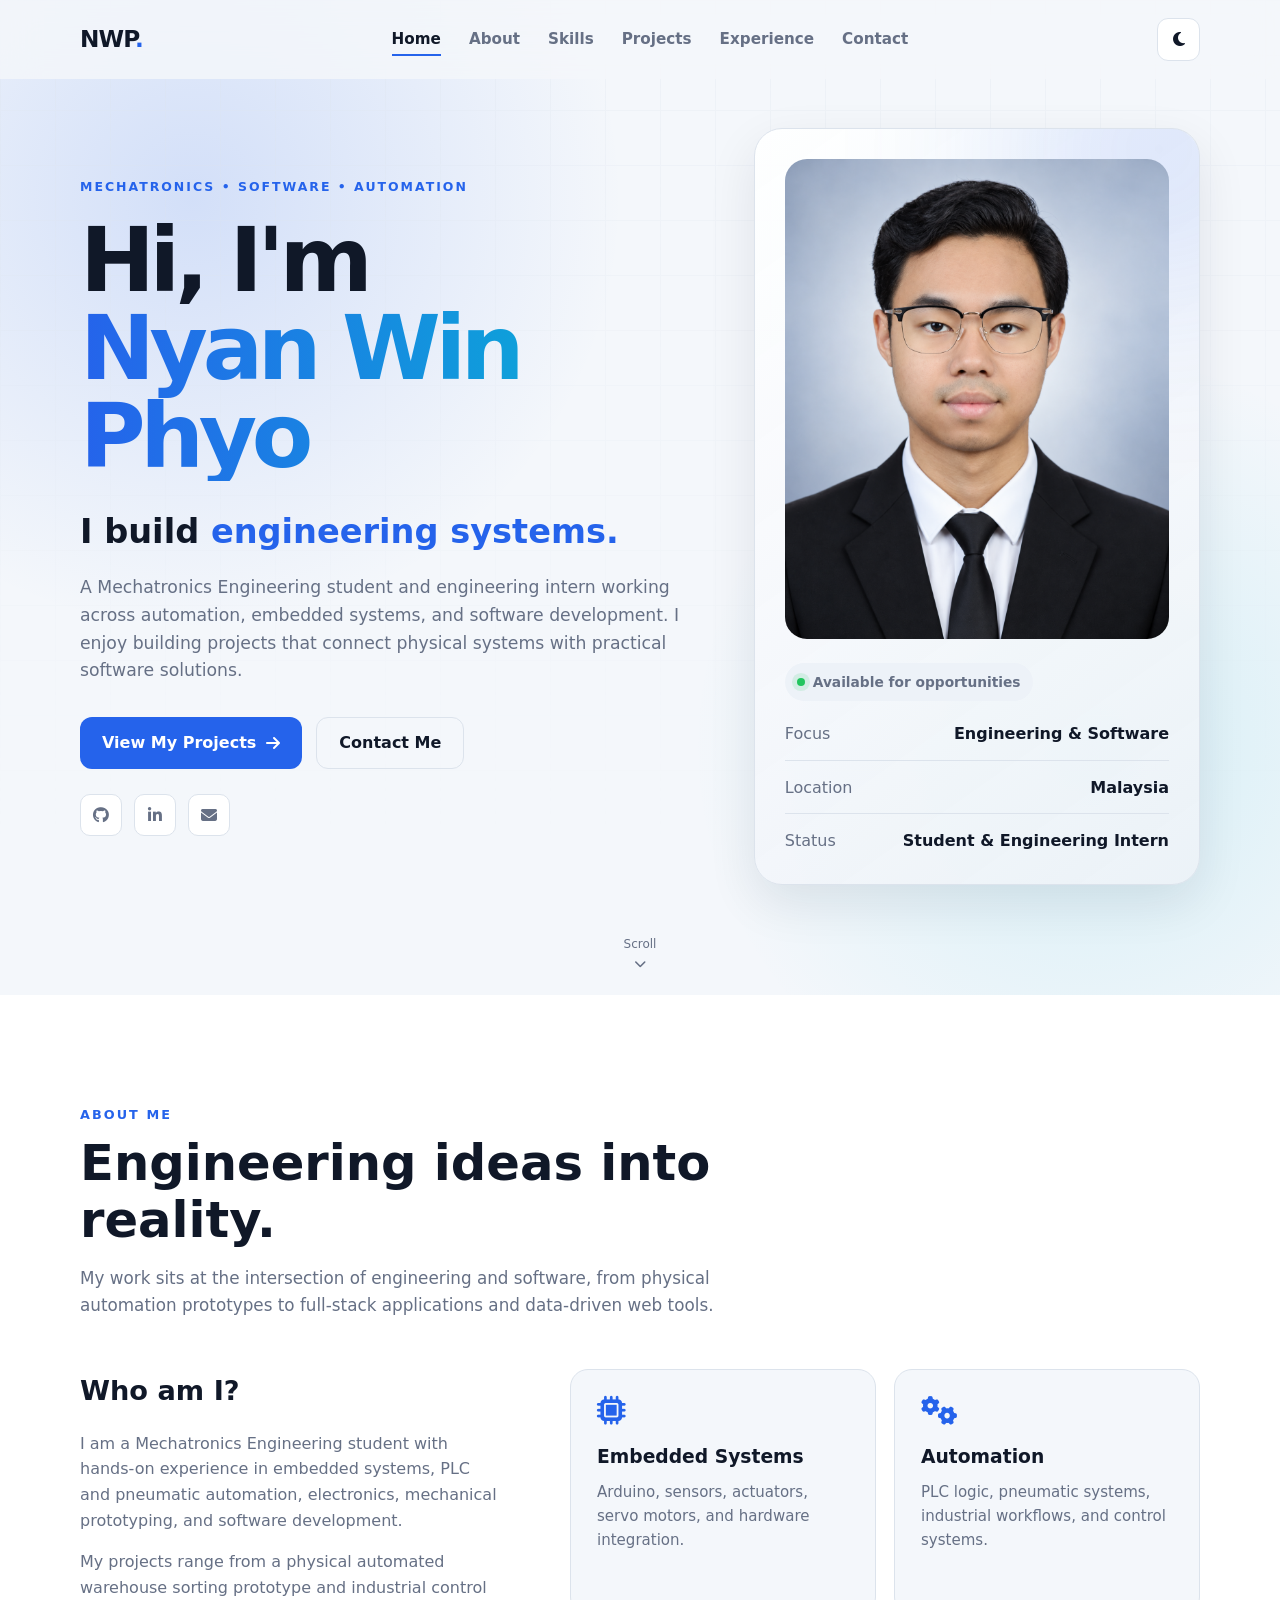
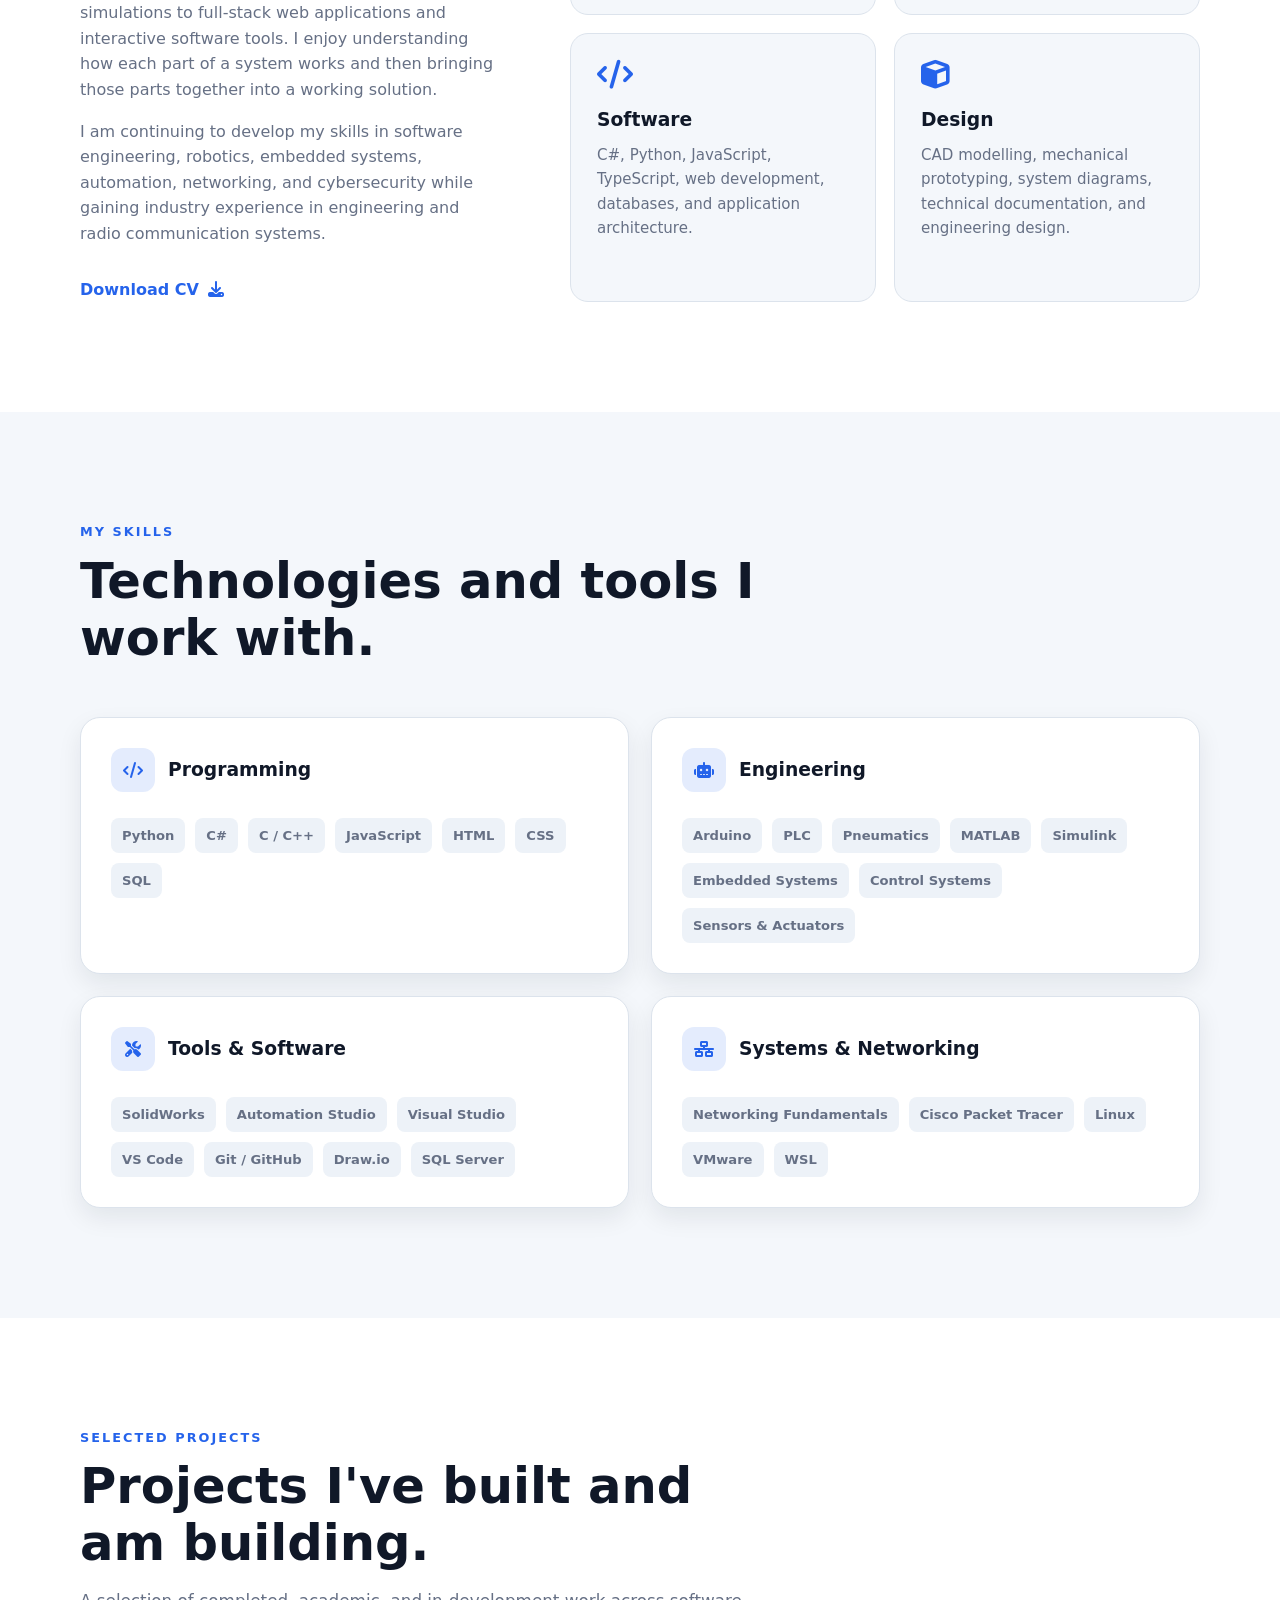
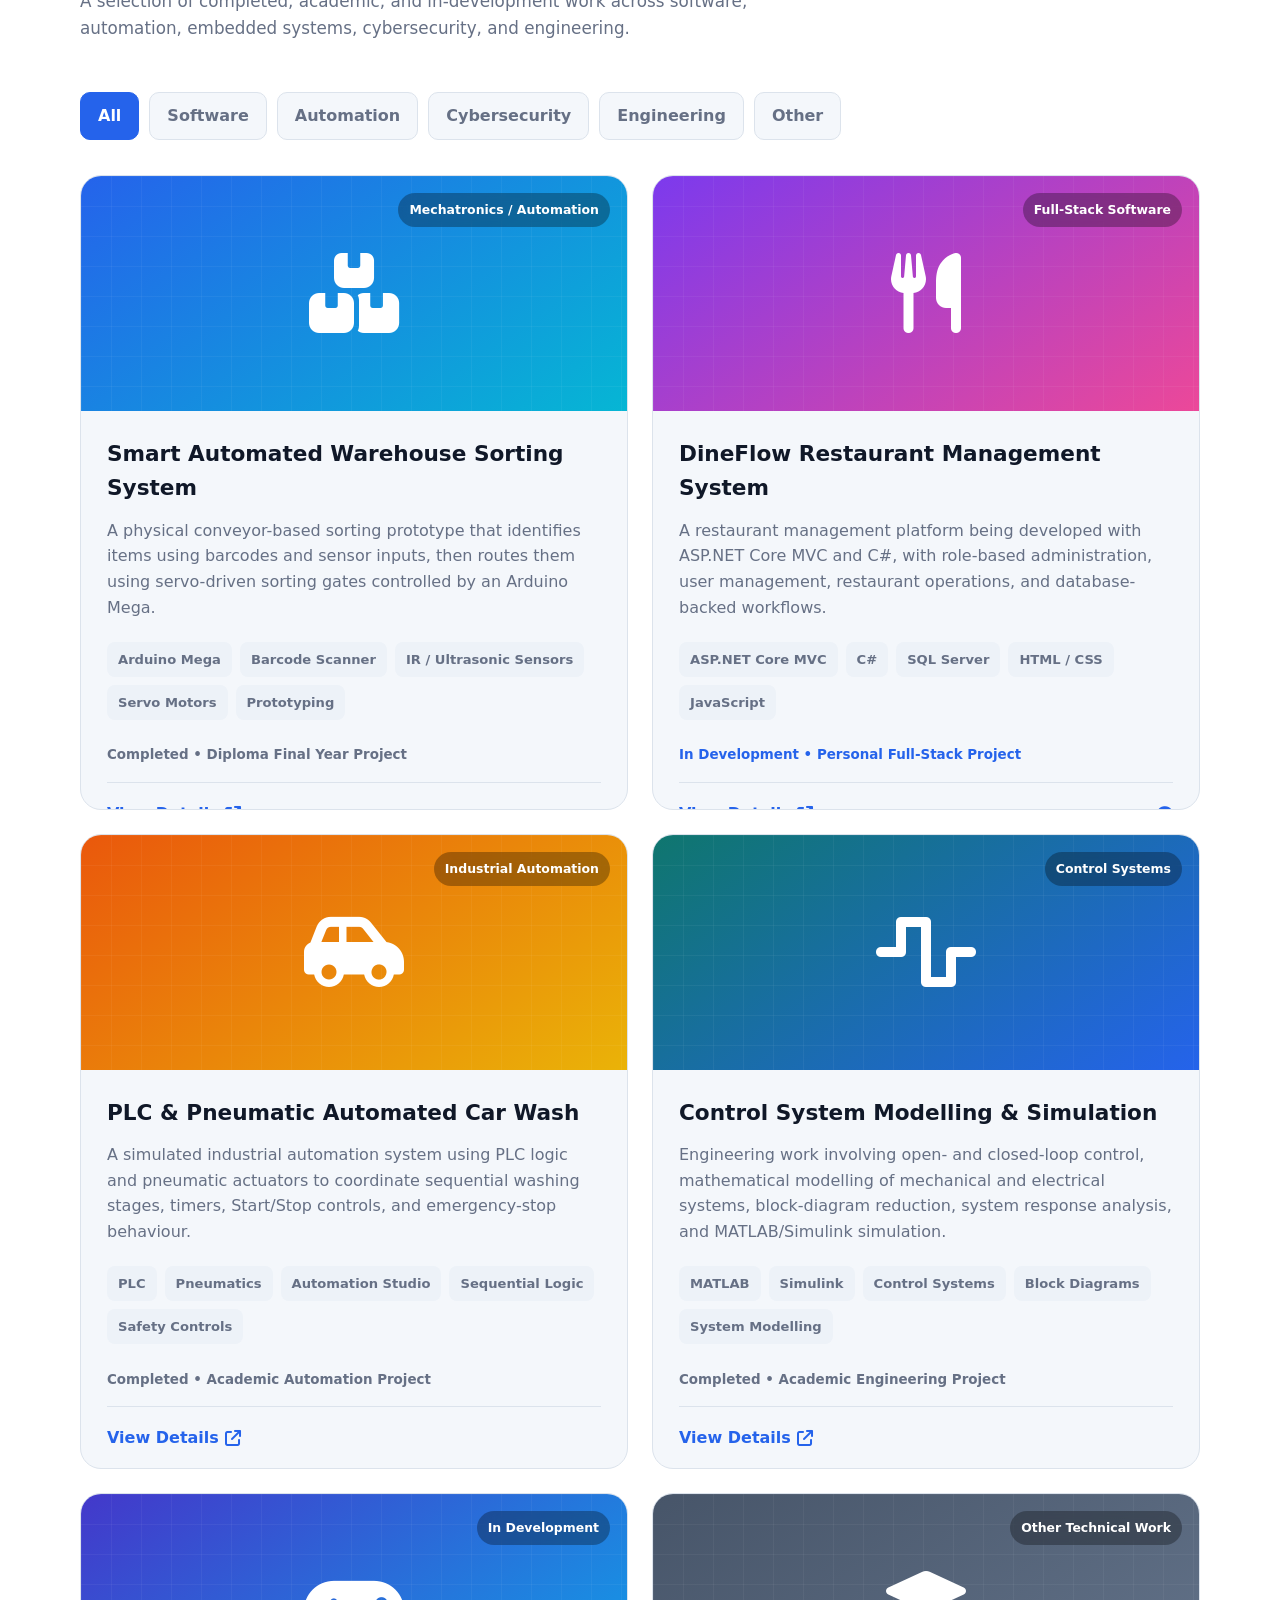
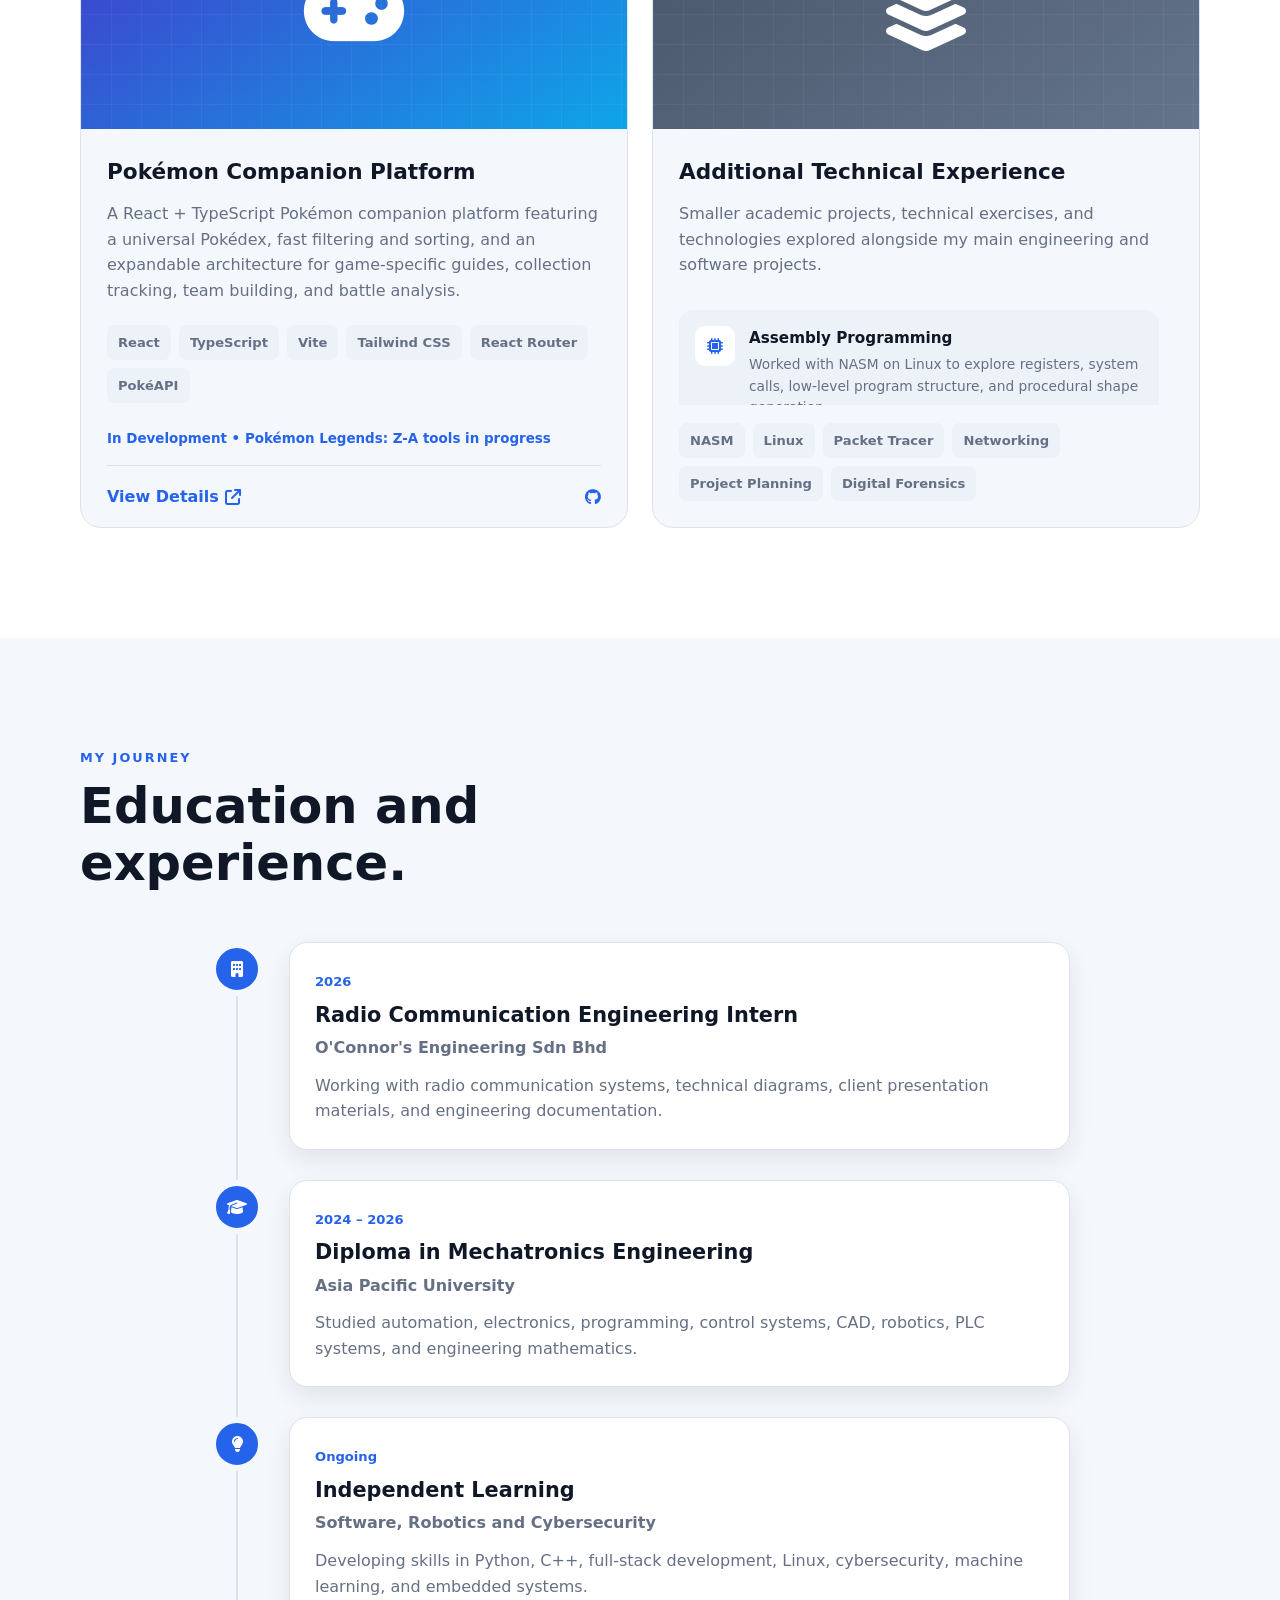
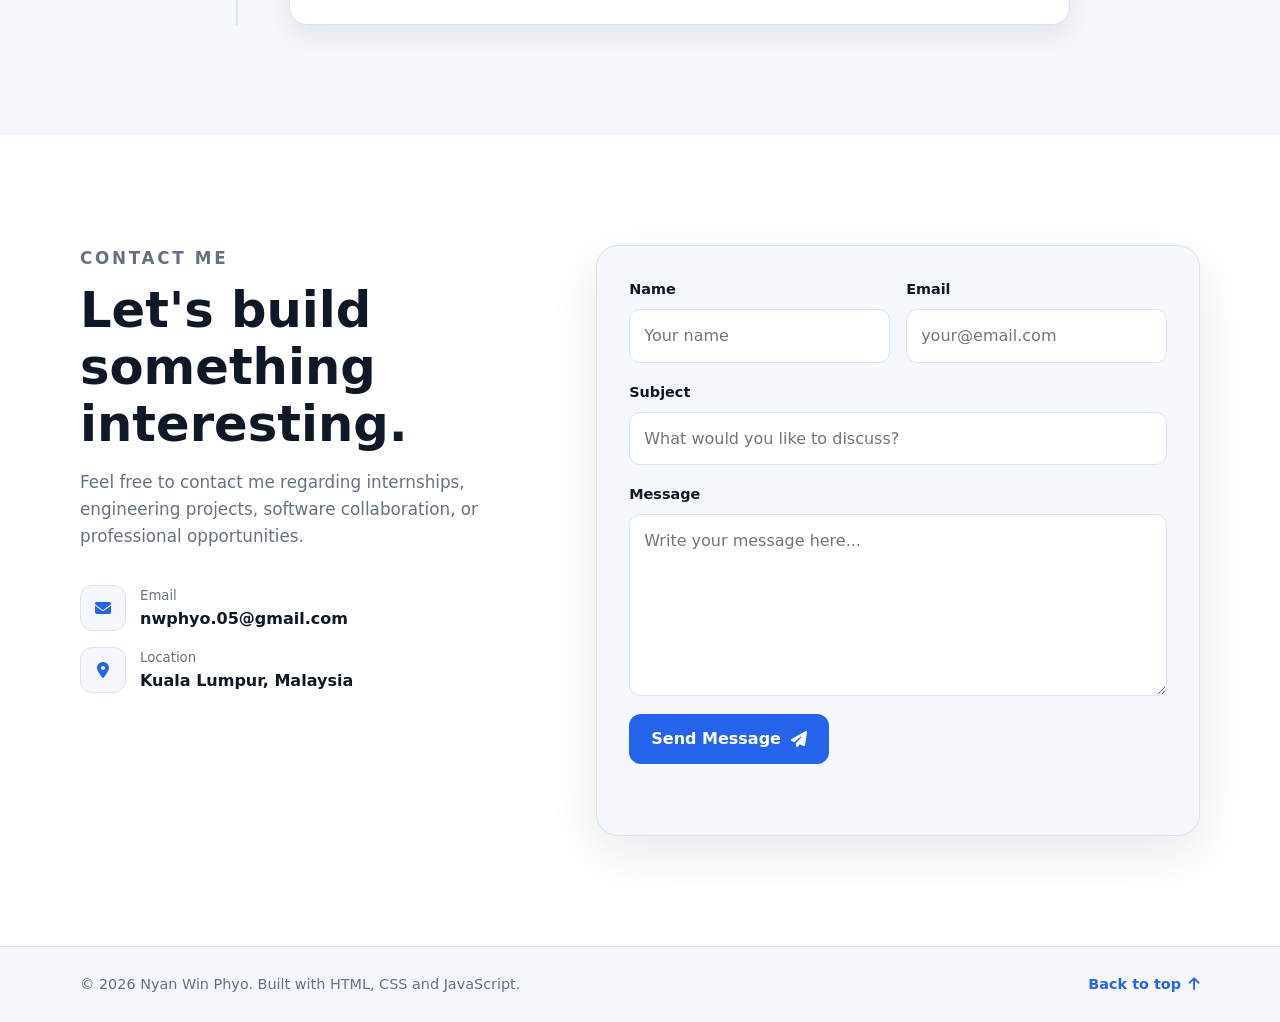
==== index.html @ 035a6b33 "Fix GitHub Pages project structure" ====
<!DOCTYPE html>
<html lang="en">
<head>
  <meta charset="UTF-8">

  <meta
    name="viewport"
    content="width=device-width, initial-scale=1.0"
  >

  <meta
    name="description"
    content="Portfolio of a Mechatronics Engineering student and developer."
  >

  <title>Nyan Win Phyo | Engineering Portfolio</title>

  <link rel="stylesheet" href="style.css">

  <!-- Font Awesome icons -->
  <link
    rel="stylesheet"
    href="https://cdnjs.cloudflare.com/ajax/libs/font-awesome/6.5.2/css/all.min.css"
  >
</head>

<body>
  <!-- Navigation -->
  <header class="header">
    <nav class="navbar container">
      <a href="#home" class="logo">
        NWP<span>.</span>
      </a>

      <ul class="nav-links" id="navLinks">
        <li><a href="#home" class="nav-link active">Home</a></li>
        <li><a href="#about" class="nav-link">About</a></li>
        <li><a href="#skills" class="nav-link">Skills</a></li>
        <li><a href="#projects" class="nav-link">Projects</a></li>
        <li><a href="#experience" class="nav-link">Experience</a></li>
        <li><a href="#contact" class="nav-link">Contact</a></li>
      </ul>

      <div class="nav-actions">
        <button
          class="theme-button"
          id="themeButton"
          aria-label="Toggle dark mode"
        >
          <i class="fa-solid fa-moon"></i>
        </button>

        <button
          class="menu-button"
          id="menuButton"
          aria-label="Open navigation menu"
        >
          <i class="fa-solid fa-bars"></i>
        </button>
      </div>
    </nav>
  </header>

  <main>
    <!-- Hero section -->
    <section class="hero section" id="home">
      <div class="hero-background"></div>

      <div class="container hero-content">
        <div class="hero-text reveal">
          <p class="hero-label">
            MECHATRONICS • SOFTWARE • AUTOMATION
          </p>

          <h1>
            Hi, I'm
            <span>Nyan Win Phyo</span>
          </h1>

          <h2>
            I build
            <span id="typingText">engineering systems.</span>
          </h2>

          <p class="hero-description">
            A Mechatronics Engineering student and engineering intern working
            across automation, embedded systems, and software development.
            I enjoy building projects that connect physical systems with
            practical software solutions.
          </p>

          <div class="hero-buttons">
            <a href="#projects" class="button primary-button">
              View My Projects
              <i class="fa-solid fa-arrow-right"></i>
            </a>

            <a href="#contact" class="button secondary-button">
              Contact Me
            </a>
          </div>

          <div class="social-links">
            <a
              href="https://github.com/NyanWinPhyo"
              target="_blank"
              rel="noopener noreferrer"
              aria-label="GitHub"
              title="GitHub"
            >
              <i class="fa-brands fa-github"></i>
            </a>

            <a
              href="https://www.linkedin.com/in/nyan-win-phyo"
              target="_blank"
              rel="noopener noreferrer"
              aria-label="LinkedIn"
              title="LinkedIn"
            >
              <i class="fa-brands fa-linkedin-in"></i>
            </a>

            <a
              href="mailto:nwphyo.05@gmail.com"
              aria-label="Email"
              title="Email"
            >
              <i class="fa-solid fa-envelope"></i>
            </a>
          </div>
        </div>

        <div class="hero-visual reveal">
          <div class="profile-card">
            <div class="profile-glow"></div>

            <div class="profile-image">
              <img src="images/profile.png" alt="Nyan Win Phyo">
            </div>

            <div class="profile-status">
              <span class="status-dot"></span>
              Available for opportunities
            </div>

            <div class="profile-info">
              <div>
                <span>Focus</span>
                <strong>Engineering & Software</strong>
              </div>

              <div>
                <span>Location</span>
                <strong>Malaysia</strong>
              </div>

              <div>
                <span>Status</span>
                <strong>Student & Engineering Intern</strong>
              </div>
            </div>
          </div>
        </div>
      </div>

      <a href="#about" class="scroll-indicator" aria-label="Scroll down">
        <span>Scroll</span>
        <i class="fa-solid fa-chevron-down"></i>
      </a>
    </section>

    <!-- About section -->
    <section class="section about" id="about">
      <div class="container">
        <div class="section-heading reveal">
          <p class="section-label">ABOUT ME</p>
          <h2>Engineering ideas into reality.</h2>
          <p>
            My work sits at the intersection of engineering and software,
            from physical automation prototypes to full-stack applications
            and data-driven web tools.
          </p>
        </div>

        <div class="about-grid">
          <div class="about-text reveal">
            <h3>Who am I?</h3>

            <p>
              I am a Mechatronics Engineering student with hands-on experience
              in embedded systems, PLC and pneumatic automation, electronics,
              mechanical prototyping, and software development.
            </p>

            <p>
              My projects range from a physical automated warehouse sorting
              prototype and industrial control simulations to full-stack web
              applications and interactive software tools. I enjoy understanding
              how each part of a system works and then bringing those parts
              together into a working solution.
            </p>

            <p>
              I am continuing to develop my skills in software engineering,
              robotics, embedded systems, automation, networking, and
              cybersecurity while gaining industry experience in engineering
              and radio communication systems.
            </p>

            <a
              href="files/NyanWinPhyo_CV.pdf"
              target="_blank"
              class="text-link"
              download
            >
              Download CV
              <i class="fa-solid fa-download"></i>
            </a>
          </div>

          <div class="about-stats reveal">
            <article class="stat-card">
              <i class="fa-solid fa-microchip"></i>
              <h3>Embedded Systems</h3>
              <p>
                Arduino, sensors, actuators, servo motors, and hardware
                integration.
              </p>
            </article>

            <article class="stat-card">
              <i class="fa-solid fa-gears"></i>
              <h3>Automation</h3>
              <p>
                PLC logic, pneumatic systems, industrial workflows, and
                control systems.
              </p>
            </article>

            <article class="stat-card">
              <i class="fa-solid fa-code"></i>
              <h3>Software</h3>
              <p>
                C#, Python, JavaScript, TypeScript, web development,
                databases, and application architecture.
              </p>
            </article>

            <article class="stat-card">
              <i class="fa-solid fa-cube"></i>
              <h3>Design</h3>
              <p>
                CAD modelling, mechanical prototyping, system diagrams,
                technical documentation, and engineering design.
              </p>
            </article>
          </div>
        </div>
      </div>
    </section>

    <!-- Skills section -->
    <section class="section skills" id="skills">
      <div class="container">
        <div class="section-heading reveal">
          <p class="section-label">MY SKILLS</p>
          <h2>Technologies and tools I work with.</h2>
        </div>

        <div class="skills-grid">

          <article class="skill-category reveal">
            <div class="skill-category-header">
              <i class="fa-solid fa-code"></i>
              <h3>Programming</h3>
            </div>

            <div class="tag-list">
              <span>Python</span>
              <span>C#</span>
              <span>C / C++</span>
              <span>JavaScript</span>
              <span>HTML</span>
              <span>CSS</span>
              <span>SQL</span>
            </div>
          </article>

          <article class="skill-category reveal">
            <div class="skill-category-header">
              <i class="fa-solid fa-robot"></i>
              <h3>Engineering</h3>
            </div>

            <div class="tag-list">
              <span>Arduino</span>
              <span>PLC</span>
              <span>Pneumatics</span>
              <span>MATLAB</span>
              <span>Simulink</span>
              <span>Embedded Systems</span>
              <span>Control Systems</span>
              <span>Sensors & Actuators</span>
            </div>
          </article>

          <article class="skill-category reveal">
            <div class="skill-category-header">
              <i class="fa-solid fa-screwdriver-wrench"></i>
              <h3>Tools & Software</h3>
            </div>

            <div class="tag-list">
              <span>SolidWorks</span>
              <span>Automation Studio</span>
              <span>Visual Studio</span>
              <span>VS Code</span>
              <span>Git / GitHub</span>
              <span>Draw.io</span>
              <span>SQL Server</span>
            </div>
          </article>

          <article class="skill-category reveal">
            <div class="skill-category-header">
              <i class="fa-solid fa-network-wired"></i>
              <h3>Systems & Networking</h3>
            </div>

            <div class="tag-list">
              <span>Networking Fundamentals</span>
              <span>Cisco Packet Tracer</span>
              <span>Linux</span>
              <span>VMware</span>
              <span>WSL</span>
            </div>
          </article>
        </div>
      </div>
    </section>

    <!-- Projects section -->
    <section class="section projects" id="projects">
      <div class="container">
        <div class="section-heading reveal">
          <p class="section-label">SELECTED PROJECTS</p>

          <h2>Projects I've built and am building.</h2>

          <p>
            A selection of completed, academic, and in-development work
            across software, automation, embedded systems, cybersecurity,
            and engineering.
          </p>
        </div>

        <div class="project-filters reveal">
          <button class="filter-button active" data-filter="all">All</button>
          <button class="filter-button" data-filter="software">Software</button>
          <button class="filter-button" data-filter="automation">Automation</button>
          <button class="filter-button" data-filter="cybersecurity">Cybersecurity</button>
          <button class="filter-button" data-filter="engineering">Engineering</button>
          <button class="filter-button" data-filter="other">Other</button>
        </div>

        <div class="projects-grid">
          <!-- Smart Warehouse Sorting System -->
          <article class="project-card reveal" data-category="automation engineering">
            <div class="project-image warehouse-project">
              <i class="fa-solid fa-boxes-stacked"></i>
              <span class="project-category">Mechatronics / Automation</span>
            </div>

            <div class="project-content">
              <h3>Smart Automated Warehouse Sorting System</h3>
              <p>
                A physical conveyor-based sorting prototype that identifies items
                using barcodes and sensor inputs, then routes them using servo-driven
                sorting gates controlled by an Arduino Mega.
              </p>

              <div class="project-tags">
                <span>Arduino Mega</span>
                <span>Barcode Scanner</span>
                <span>IR / Ultrasonic Sensors</span>
                <span>Servo Motors</span>
                <span>Prototyping</span>
              </div>

              <div class="project-footer">
                <p class="project-status">
                  Completed • Diploma Final Year Project
                </p>

                <div class="project-links">
                  <a href="projects/warehouse-sorting.html">
                    View Details
                    <i class="fa-solid fa-arrow-up-right-from-square"></i>
                  </a>
                </div>
              </div>
            </div>
          </article>

          <!-- DineFlow -->
          <article class="project-card reveal" data-category="software">
            <div class="project-image software-project">
              <i class="fa-solid fa-utensils"></i>
              <span class="project-category">Full-Stack Software</span>
            </div>

            <div class="project-content">
              <h3>DineFlow Restaurant Management System</h3>
              <p>
                A restaurant management platform being developed with ASP.NET Core MVC
                and C#, with role-based administration, user management, restaurant
                operations, and database-backed workflows.
              </p>

              <div class="project-tags">
                <span>ASP.NET Core MVC</span>
                <span>C#</span>
                <span>SQL Server</span>
                <span>HTML / CSS</span>
                <span>JavaScript</span>
              </div>

              <div class="project-footer">
                <p class="project-status project-status-live">
                  In Development • Personal Full-Stack Project
                </p>

                <div class="project-links">
                  <a href="projects/dineflow.html">
                    View Details
                    <i class="fa-solid fa-arrow-up-right-from-square"></i>
                  </a>

                  <a
                    href="https://github.com/NyanWinPhyo/DineFlow-Restaurant-System"
                    target="_blank"
                    rel="noopener noreferrer"
                    aria-label="Pokémon Companion Platform GitHub repository"
                  >
                    <i class="fa-brands fa-github"></i>
                  </a>
                </div>
              </div>
            </div>
          </article>

          <!-- PLC Car Wash -->
          <article class="project-card reveal" data-category="automation engineering">
            <div class="project-image plc-project">
              <i class="fa-solid fa-car-side"></i>
              <span class="project-category">Industrial Automation</span>
            </div>

            <div class="project-content">
              <h3>PLC &amp; Pneumatic Automated Car Wash</h3>
              <p>
                A simulated industrial automation system using PLC logic and pneumatic
                actuators to coordinate sequential washing stages, timers, Start/Stop
                controls, and emergency-stop behaviour.
              </p>

              <div class="project-tags">
                <span>PLC</span>
                <span>Pneumatics</span>
                <span>Automation Studio</span>
                <span>Sequential Logic</span>
                <span>Safety Controls</span>
              </div>

              <div class="project-footer">
                <p class="project-status">
                  Completed • Academic Automation Project
                </p>

                <div class="project-links">
                  <a href="projects/automated-car-wash.html">
                    View Details
                    <i class="fa-solid fa-arrow-up-right-from-square"></i>
                  </a>
                </div>
              </div>
            </div>
          </article>

          <!-- System & Control -->
          <article class="project-card reveal" data-category="engineering automation">
            <div class="project-image control-project">
              <i class="fa-solid fa-wave-square"></i>
              <span class="project-category">Control Systems</span>
            </div>

            <div class="project-content">
              <h3>Control System Modelling & Simulation</h3>

              <p>
                Engineering work involving open- and closed-loop control,
                mathematical modelling of mechanical and electrical systems,
                block-diagram reduction, system response analysis, and
                MATLAB/Simulink simulation.
              </p>

              <div class="project-tags">
                <span>MATLAB</span>
                <span>Simulink</span>
                <span>Control Systems</span>
                <span>Block Diagrams</span>
                <span>System Modelling</span>
              </div>

              <div class="project-footer">
                <p class="project-status">
                  Completed • Academic Engineering Project
                </p>

                <div class="project-links">
                  <a href="projects/control-systems.html">
                    View Details
                    <i class="fa-solid fa-arrow-up-right-from-square"></i>
                  </a>
                </div>
              </div>
            </div>
          </article>

          <!-- Pokémon Companion Platform -->
          <article class="project-card reveal" data-category="software">
            <div class="project-image pokemon-project">
              <i class="fa-solid fa-gamepad"></i>

              <span class="project-category">
                In Development
              </span>
            </div>

            <div class="project-content">
              <h3>Pokémon Companion Platform</h3>

              <p>
                A React + TypeScript Pokémon companion platform featuring a universal
                Pokédex, fast filtering and sorting, and an expandable architecture for
                game-specific guides, collection tracking, team building, and battle
                analysis.
              </p>

              <div class="project-tags">
                <span>React</span>
                <span>TypeScript</span>
                <span>Vite</span>
                <span>Tailwind CSS</span>
                <span>React Router</span>
                <span>PokéAPI</span>
              </div>

              <div class="project-footer">
                <p class="project-status project-status-live">
                  In Development • Pokémon Legends: Z-A tools in progress
                </p>

                <div class="project-links">
                  <a href="projects/pokemon-companion.html">
                    View Details
                    <i class="fa-solid fa-arrow-up-right-from-square"></i>
                  </a>

                  <a
                    href="https://github.com/NyanWinPhyo/dex-atlas"
                    target="_blank"
                    rel="noopener noreferrer"
                    aria-label="Pokémon Companion Platform GitHub repository"
                  >
                    <i class="fa-brands fa-github"></i>
                  </a>
                </div>
              </div>
            </div>
          </article>
          
          <!-- Other Technical Work -->
          <article class="project-card reveal" data-category="other">
            <div class="project-image other-project">
              <i class="fa-solid fa-layer-group"></i>

              <span class="project-category">
                Other Technical Work
              </span>
            </div>

            <div class="project-content">
              <h3>Additional Technical Experience</h3>

              <p>
                Smaller academic projects, technical exercises, and technologies
                explored alongside my main engineering and software projects.
              </p>

              <div class="additional-work-list">

                <div class="additional-work-item">
                  <i class="fa-solid fa-microchip"></i>

                  <div>
                    <h4>Assembly Programming</h4>
                    <p>
                      Worked with NASM on Linux to explore registers,
                      system calls, low-level program structure, and
                      procedural shape generation.
                    </p>
                  </div>
                </div>

                <div class="additional-work-item">
                  <i class="fa-solid fa-diagram-project"></i>

                  <div>
                    <h4>Engineering Planning</h4>
                    <p>
                      Developed a sports and recreation centre proposal
                      involving facility planning, scheduling, cost
                      considerations, risk analysis, CPM, and Gantt charts.
                    </p>
                  </div>
                </div>

                <div class="additional-work-item">
                  <i class="fa-solid fa-network-wired"></i>

                  <div>
                    <h4>Networking Fundamentals</h4>
                    <p>
                      Gained introductory experience with network topology,
                      basic network configuration, and simulation using
                      Cisco Packet Tracer.
                    </p>
                  </div>
                </div>

                <div class="additional-work-item">
                  <i class="fa-solid fa-shield-halved"></i>

                  <div>
                    <h4>Digital Forensics</h4>
                    <p>
                      Gained introductory experience with memory and disk acquisition,
                      evidence examination, virtual-machine analysis, and basic forensic
                      investigation workflows.
                    </p>
                  </div>
                </div>
              </div>

              <div class="project-tags">
                <span>NASM</span>
                <span>Linux</span>
                <span>Packet Tracer</span>
                <span>Networking</span>
                <span>Project Planning</span>
                <span>Digital Forensics</span>
              </div>
            </div>
          </article>
        </div>
      </div>
    </section>

    <!-- Experience section -->
    <section class="section experience" id="experience">
      <div class="container">
        <div class="section-heading reveal">
          <p class="section-label">MY JOURNEY</p>
          <h2>Education and experience.</h2>
        </div>

        <div class="timeline">
          <article class="timeline-item reveal">
            <div class="timeline-marker">
              <i class="fa-solid fa-building"></i>
            </div>

            <div class="timeline-content">
              <span class="timeline-date">2026</span>
              <h3>Radio Communication Engineering Intern</h3>
              <h4>O'Connor's Engineering Sdn Bhd</h4>

              <p>
                Working with radio communication systems, technical diagrams,
                client presentation materials, and engineering documentation.
              </p>
            </div>
          </article>

          <article class="timeline-item reveal">
            <div class="timeline-marker">
              <i class="fa-solid fa-graduation-cap"></i>
            </div>

            <div class="timeline-content">
              <span class="timeline-date">2024 – 2026</span>
              <h3>Diploma in Mechatronics Engineering</h3>
              <h4>Asia Pacific University</h4>

              <p>
                Studied automation, electronics, programming, control systems,
                CAD, robotics, PLC systems, and engineering mathematics.
              </p>
            </div>
          </article>

          <article class="timeline-item reveal">
            <div class="timeline-marker">
              <i class="fa-solid fa-lightbulb"></i>
            </div>

            <div class="timeline-content">
              <span class="timeline-date">Ongoing</span>
              <h3>Independent Learning</h3>
              <h4>Software, Robotics and Cybersecurity</h4>

              <p>
                Developing skills in Python, C++, full-stack development,
                Linux, cybersecurity, machine learning, and embedded systems.
              </p>
            </div>
          </article>
        </div>
      </div>
    </section>

    <!-- Contact section -->
    <section class="section contact" id="contact">
      <div class="container contact-grid">
        <div class="contact-info reveal">
          <p class="section-label">CONTACT ME</p>
          <h2>Let's build something interesting.</h2>

          <p>
            Feel free to contact me regarding internships, engineering
            projects, software collaboration, or professional opportunities.
          </p>

          <div class="contact-details">
            <a href="mailto:nwphyo.05@gmail.com">
              <i class="fa-solid fa-envelope"></i>

              <div>
                <span>Email</span>
                <strong>nwphyo.05@gmail.com</strong>
              </div>
            </a>

            <div>
              <i class="fa-solid fa-location-dot"></i>

              <div>
                <span>Location</span>
                <strong>Kuala Lumpur, Malaysia</strong>
              </div>
            </div>
          </div>
        </div>

        <form
          class="contact-form reveal"
          id="contactForm"
          action="https://formspree.io/f/myezyqzn"
          method="POST"
        >
          
          <div class="form-row">
            <div class="form-group">
              <label for="name">Name</label>
              <input
                type="text"
                id="name"
                name="name"
                placeholder="Your name"
                autocomplete="name"
                required
              >
            </div>

            <div class="form-group">
              <label for="email">Email</label>
              <input
                type="email"
                id="email"
                name="email"
                placeholder="your@email.com"
                autocomplete="email"
                required
              >
            </div>
          </div>

          <div class="form-group">
            <label for="subject">Subject</label>
            <input
              type="text"
              id="subject"
              name="subject"
              placeholder="What would you like to discuss?"
              required
            >
          </div>

          <div class="form-group">
            <label for="message">Message</label>
            <textarea
              id="message"
              name="message"
              rows="6"
              placeholder="Write your message here..."
              required
            ></textarea>
          </div>

          <button type="submit" class="button primary-button">
            Send Message
            <i class="fa-solid fa-paper-plane"></i>
          </button>

          <p class="form-message" id="formMessage"></p>
        </form>
      </div>
    </section>
  </main>

  <!-- Footer -->
  <footer class="footer">
    <div class="container footer-content">
      <p>
        © <span id="currentYear"></span> Nyan Win Phyo.
        Built with HTML, CSS and JavaScript.
      </p>

      <a href="#home" class="back-to-top">
        Back to top
        <i class="fa-solid fa-arrow-up"></i>
      </a>
    </div>
  </footer>

  <script src="script.js"></script>
</body>
</html>
---- style.css ----
/* =========================
   CSS VARIABLES
========================= */

:root {
  --background: #f4f7fb;
  --surface: #ffffff;
  --surface-secondary: #edf2f8;
  --text-primary: #101828;
  --text-secondary: #667085;
  --border: #dce3ec;

  --primary: #2563eb;
  --primary-hover: #1d4ed8;
  --accent: #06b6d4;

  --shadow: 0 18px 50px rgba(15, 23, 42, 0.09);
  --small-shadow: 0 10px 25px rgba(15, 23, 42, 0.08);

  --header-height: 78px;
  --transition: 0.3s ease;
}

body.dark-theme {
  --background: #070b14;
  --surface: #101725;
  --surface-secondary: #151e2f;
  --text-primary: #f8fafc;
  --text-secondary: #a8b3c7;
  --border: #243147;

  --primary: #3b82f6;
  --primary-hover: #60a5fa;
  --accent: #22d3ee;

  --shadow: 0 18px 50px rgba(0, 0, 0, 0.35);
  --small-shadow: 0 10px 25px rgba(0, 0, 0, 0.28);
}

/* =========================
   RESET
========================= */

* {
  margin: 0;
  padding: 0;
  box-sizing: border-box;
}

html {
  scroll-behavior: smooth;
  scroll-padding-top: var(--header-height);
}

html,
body {
  width: 100%;
  max-width: 100%;
}

body {
  min-height: 100vh;
  overflow-x: clip;

  font-family:
    Inter,
    ui-sans-serif,
    system-ui,
    -apple-system,
    BlinkMacSystemFont,
    "Segoe UI",
    sans-serif;

  color: var(--text-primary);
  background: var(--background);

  line-height: 1.6;
  transition:
    background-color var(--transition),
    color var(--transition);
}

a {
  color: inherit;
  text-decoration: none;
}

ul {
  list-style: none;
}

button,
input,
textarea {
  font: inherit;
}

button {
  border: none;
  cursor: pointer;
}

img {
  display: block;
  max-width: 100%;
}

/* =========================
   REUSABLE CLASSES
========================= */

.container {
  width: min(1120px, calc(100% - 40px));
  margin: 0 auto;
}

.section {
  padding: 110px 0;
}

.section-heading {
  max-width: 700px;
  margin-bottom: 50px;
}

.section-label {
  margin-bottom: 10px;

  color: var(--primary);
  font-size: 0.8rem;
  font-weight: 800;
  letter-spacing: 0.16em;
}

.section-heading h2,
.contact-info h2 {
  margin-bottom: 16px;

  font-size: clamp(2rem, 4vw, 3.1rem);
  line-height: 1.15;
}

.section-heading > p:last-child,
.contact-info > p {
  color: var(--text-secondary);
  font-size: 1.05rem;
}

.button {
  display: inline-flex;
  align-items: center;
  justify-content: center;
  gap: 10px;

  min-height: 48px;
  padding: 12px 22px;
  border-radius: 12px;

  font-weight: 700;

  transition:
    transform var(--transition),
    background-color var(--transition),
    border-color var(--transition);
}

.button:hover {
  transform: translateY(-3px);
}

.primary-button {
  color: white;
  background: var(--primary);
}

.primary-button:hover {
  background: var(--primary-hover);
}

.secondary-button {
  color: var(--text-primary);
  background: transparent;
  border: 1px solid var(--border);
}

.secondary-button:hover {
  border-color: var(--primary);
}

.text-link {
  display: inline-flex;
  align-items: center;
  gap: 9px;

  margin-top: 14px;

  color: var(--primary);
  font-weight: 700;
}

/* =========================
   HEADER
========================= */

.header {
  position: fixed;
  z-index: 1000;
  top: 0;
  left: 0;

  width: 100%;

  background: color-mix(in srgb, var(--background) 82%, transparent);
  border-bottom: 1px solid transparent;
  -webkit-backdrop-filter: blur(18px);
  backdrop-filter: blur(18px);

  transition:
    border-color var(--transition),
    box-shadow var(--transition);
}

.header.scrolled {
  border-color: var(--border);
  box-shadow: var(--small-shadow);
}

.navbar {
  display: flex;
  align-items: center;
  justify-content: space-between;

  min-height: var(--header-height);
}

.logo {
  font-size: 1.45rem;
  font-weight: 900;
  letter-spacing: -0.04em;
}

.logo span {
  color: var(--primary);
}

.nav-links {
  display: flex;
  align-items: center;
  gap: 28px;
}

.nav-link {
  position: relative;

  color: var(--text-secondary);
  font-size: 0.95rem;
  font-weight: 650;

  transition: color var(--transition);
}

.nav-link::after {
  content: "";

  position: absolute;
  bottom: -8px;
  left: 0;

  width: 0;
  height: 2px;

  background: var(--primary);

  transition: width var(--transition);
}

.nav-link:hover,
.nav-link.active {
  color: var(--text-primary);
}

.nav-link:hover::after,
.nav-link.active::after {
  width: 100%;
}

.nav-actions {
  display: flex;
  align-items: center;
  gap: 10px;
}

.theme-button,
.menu-button {
  display: grid;
  place-items: center;

  width: 43px;
  height: 43px;
  border-radius: 11px;

  color: var(--text-primary);
  background: var(--surface);
  border: 1px solid var(--border);

  transition:
    transform var(--transition),
    border-color var(--transition);
}

.theme-button:hover,
.menu-button:hover {
  transform: translateY(-2px);
  border-color: var(--primary);
}

.menu-button {
  display: none;
}

/* =========================
   HERO
========================= */

.hero {
  position: relative;

  display: grid;
  align-items: center;

  min-height: 100vh;
  padding-top: calc(var(--header-height) + 50px);

  overflow: hidden;
}

.hero-background {
  position: absolute;
  inset: 0;
  z-index: -1;

  background:
    radial-gradient(
      circle at 15% 20%,
      rgba(37, 99, 235, 0.16),
      transparent 32%
    ),
    radial-gradient(
      circle at 85% 75%,
      rgba(6, 182, 212, 0.13),
      transparent 30%
    );
}

.hero-background::before {
  content: "";

  position: absolute;
  inset: 0;

  opacity: 0.3;

  background-image:
    linear-gradient(var(--border) 1px, transparent 1px),
    linear-gradient(90deg, var(--border) 1px, transparent 1px);

  background-size: 55px 55px;

  -webkit-mask-image: linear-gradient(
    to bottom,
    black,
    transparent 85%
  );

  mask-image: linear-gradient(
    to bottom,
    black,
    transparent 85%
  );
}

.hero-content {
  display: grid;
  grid-template-columns: 1.15fr 0.85fr;
  align-items: center;
  gap: 70px;
}

.hero-label {
  margin-bottom: 20px;

  color: var(--primary);
  font-size: 0.78rem;
  font-weight: 800;
  letter-spacing: 0.16em;
}

.hero-text h1 {
  font-size: clamp(3rem, 7vw, 5.7rem);
  line-height: 0.98;
  letter-spacing: -0.06em;
}

.hero-text h1 span {
  display: block;

  color: transparent;
  background: linear-gradient(
    90deg,
    var(--primary),
    var(--accent)
  );
  background-clip: text;
}

.hero-text h2 {
  min-height: 42px;
  margin: 24px 0 16px;

  font-size: clamp(1.35rem, 3vw, 2.1rem);
  font-weight: 600;
}

.hero-text h2 span {
  color: var(--primary);
}

.hero-description {
  max-width: 670px;

  color: var(--text-secondary);
  font-size: 1.08rem;
}

.hero-buttons {
  display: flex;
  flex-wrap: wrap;
  gap: 14px;

  margin-top: 32px;
}

.social-links {
  display: flex;
  gap: 12px;

  margin-top: 25px;
}

.social-links a {
  display: grid;
  place-items: center;

  width: 42px;
  height: 42px;
  border-radius: 10px;

  color: var(--text-secondary);
  background: var(--surface);
  border: 1px solid var(--border);

  transition:
    color var(--transition),
    transform var(--transition),
    border-color var(--transition);
}

.social-links a:hover {
  color: var(--primary);
  transform: translateY(-3px);
  border-color: var(--primary);
}

.profile-card {
  position: relative;

  padding: 30px;
  border-radius: 28px;

  background:
    linear-gradient(
      145deg,
      color-mix(in srgb, var(--surface) 95%, transparent),
      color-mix(in srgb, var(--surface-secondary) 90%, transparent)
    );

  border: 1px solid var(--border);
  box-shadow: var(--shadow);

  overflow: hidden;
}

.profile-glow {
  position: absolute;
  top: -100px;
  right: -80px;

  width: 240px;
  height: 240px;
  border-radius: 50%;

  background: var(--primary);
  filter: blur(110px);
  opacity: 0.25;
}

.profile-image {
  position: relative;
  width: 100%;
  min-height: 300px;
  border-radius: 22px;
  overflow: hidden;

  background:
    linear-gradient(
      145deg,
      rgba(37, 99, 235, 0.95),
      rgba(6, 182, 212, 0.78)
    );
}

.profile-image img {
  width: 100%;
  height: 100%;
  min-height: 300px;
  display: block;

  object-fit: cover;
  object-position: center;
}

.profile-status {
  display: inline-flex;
  align-items: center;
  gap: 8px;

  margin: 24px 0 20px;
  padding: 8px 12px;
  border-radius: 50px;

  color: var(--text-secondary);
  background: var(--surface-secondary);

  font-size: 0.86rem;
  font-weight: 650;
}

.status-dot {
  width: 8px;
  height: 8px;
  border-radius: 50%;

  background: #22c55e;
  box-shadow: 0 0 0 5px rgba(34, 197, 94, 0.13);
}

.profile-info {
  display: grid;
  gap: 14px;
}

.profile-info div {
  display: flex;
  justify-content: space-between;
  gap: 15px;

  padding-bottom: 13px;
  border-bottom: 1px solid var(--border);
}

.profile-info div:last-child {
  padding-bottom: 0;
  border-bottom: none;
}

.profile-info span {
  color: var(--text-secondary);
}

.profile-info strong {
  text-align: right;
}

.scroll-indicator {
  position: absolute;
  bottom: 25px;
  left: 50%;

  display: flex;
  flex-direction: column;
  align-items: center;
  gap: 4px;

  color: var(--text-secondary);
  font-size: 0.75rem;

  transform: translateX(-50%);
  animation: bounce 1.8s infinite;
}

@keyframes bounce {
  0%,
  100% {
    transform: translate(-50%, 0);
  }

  50% {
    transform: translate(-50%, 8px);
  }
}

/* =========================
   ABOUT
========================= */

.about {
  background: var(--surface);
}

.about-grid {
  display: grid;
  grid-template-columns: 0.8fr 1.2fr;
  gap: 70px;
}

.about-text h3 {
  margin-bottom: 18px;
  font-size: 1.7rem;
}

.about-text p {
  margin-bottom: 16px;
  color: var(--text-secondary);
}

.about-stats {
  display: grid;
  grid-template-columns: repeat(2, 1fr);
  gap: 18px;
}

.stat-card {
  padding: 26px;
  border-radius: 18px;

  background: var(--background);
  border: 1px solid var(--border);

  transition:
    transform var(--transition),
    border-color var(--transition),
    box-shadow var(--transition);
}

.stat-card:hover {
  transform: translateY(-6px);
  border-color: var(--primary);
  box-shadow: var(--small-shadow);
}

.stat-card i {
  margin-bottom: 17px;

  color: var(--primary);
  font-size: 1.8rem;
}

.stat-card h3 {
  margin-bottom: 8px;
}

.stat-card p {
  color: var(--text-secondary);
  font-size: 0.94rem;
}

/* =========================
   SKILLS
========================= */

.skills-grid {
  display: grid;
  grid-template-columns: repeat(2, 1fr);
  gap: 22px;
}

.skill-category {
  padding: 30px;
  border-radius: 20px;

  background: var(--surface);
  border: 1px solid var(--border);
  box-shadow: var(--small-shadow);
}

.skill-category-header {
  display: flex;
  align-items: center;
  gap: 13px;

  margin-bottom: 26px;
}

.skill-category-header i {
  display: grid;
  place-items: center;

  width: 44px;
  height: 44px;
  border-radius: 12px;

  color: var(--primary);
  background: color-mix(
    in srgb,
    var(--primary) 12%,
    transparent
  );
}

.tag-list {
  display: flex;
  flex-wrap: wrap;
  gap: 10px;
}

.tag-list span,
.project-tags span {
  padding: 7px 11px;
  border-radius: 8px;

  color: var(--text-secondary);
  background: var(--surface-secondary);

  font-size: 0.82rem;
  font-weight: 650;
}

.tool-grid {
  display: grid;
  grid-template-columns: repeat(2, 1fr);
  gap: 13px;
}

.tool-grid div {
  display: flex;
  align-items: center;
  gap: 10px;

  padding: 14px;
  border-radius: 12px;

  background: var(--surface-secondary);
}

.tool-grid i {
  color: var(--primary);
}

/* =========================
   PROJECTS
========================= */

.projects {
  background: var(--surface);
}

.project-filters {
  display: flex;
  flex-wrap: wrap;
  gap: 10px;

  margin-bottom: 35px;
}

.filter-button {
  padding: 10px 17px;
  border-radius: 10px;

  color: var(--text-secondary);
  background: var(--background);
  border: 1px solid var(--border);

  font-weight: 700;

  transition:
    color var(--transition),
    background-color var(--transition),
    border-color var(--transition);
}

.filter-button:hover,
.filter-button.active {
  color: white;
  background: var(--primary);
  border-color: var(--primary);
}

.project-card:hover {
  transform: translateY(-8px);
  border-color: var(--primary);
  box-shadow: var(--shadow);
}

.project-card.hidden {
  display: none;
}

.project-image {
  position: relative;

  display: grid;
  place-items: center;

  min-height: 235px;

  color: white;
  overflow: hidden;
}

.project-image::before {
  content: "";

  position: absolute;
  inset: 0;

  opacity: 0.24;

  background-image:
    linear-gradient(
      rgba(255, 255, 255, 0.2) 1px,
      transparent 1px
    ),
    linear-gradient(
      90deg,
      rgba(255, 255, 255, 0.2) 1px,
      transparent 1px
    );

  background-size: 30px 30px;
}

.project-image > i {
  z-index: 1;
  font-size: 5rem;
}

.warehouse-project {
  background: linear-gradient(145deg, #2563eb, #06b6d4);
}

.software-project {
  background: linear-gradient(145deg, #7c3aed, #ec4899);
}

.plc-project {
  background: linear-gradient(145deg, #ea580c, #eab308);
}

.control-project {
  background: linear-gradient(145deg, #0f766e, #2563eb);
}

.pokemon-project {
  background: linear-gradient(145deg, #4338ca, #0ea5e9);
}

.other-project {
  background: linear-gradient(145deg, #475569, #64748b);
}

.assembly-project {
  background: linear-gradient(145deg, #374151, #7c3aed);
}

.planning-project {
  background: linear-gradient(145deg, #047857, #0f766e);
}

.project-category {
  position: absolute;
  z-index: 2;
  top: 17px;
  right: 17px;

  padding: 7px 11px;
  border-radius: 50px;

  background: rgba(0, 0, 0, 0.3);
  -webkit-backdrop-filter: blur(8px);
  backdrop-filter: blur(8px);

  font-size: 0.78rem;
  font-weight: 700;
}

.projects-grid {
  display: grid;
  grid-template-columns: repeat(2, minmax(0, 1fr));
  gap: 24px;
  align-items: stretch;
}

.project-card {
  display: flex;
  flex-direction: column;

  height: 635px;

  border-radius: 21px;

  background: var(--background);
  border: 1px solid var(--border);

  overflow: hidden;

  transition:
    transform var(--transition),
    box-shadow var(--transition),
    border-color var(--transition);
}

.project-content {
  display: flex;
  flex-direction: column;
  flex: 1;

  min-height: 0;

  padding: 26px;
}

.project-content h3 {
  margin-bottom: 12px;
  font-size: 1.35rem;
}

.project-content > p {
  margin-bottom: 20px;
  color: var(--text-secondary);
}

.project-tags {
  display: flex;
  flex-wrap: wrap;
  align-content: flex-start;
  gap: 8px;

  min-height: 78px;
  margin-bottom: 24px;
}

/* Keep major project card content vertically aligned */
.project-card:not([data-category="other"]) .project-content > p {
  min-height: 104px;
}

.project-card:not([data-category="other"]) .project-tags {
  min-height: 78px;
  align-content: flex-start;
}

.project-footer {
  margin-top: auto;

  display: flex;
  flex-direction: column;

  min-height: 92px;
}

.project-status {
  display: flex;
  align-items: center;

  min-height: 24px;
  margin: 0 0 14px;

  color: var(--text-secondary);
  font-size: 0.84rem;
  font-weight: 700;
  line-height: 1.4;
}

.project-status-live {
  color: var(--primary);
}

.project-links {
  display: flex;
  align-items: center;
  justify-content: space-between;

  min-height: 42px;
  margin-top: 0;

  padding-top: 18px;
  border-top: 1px solid var(--border);
}

.project-links a {
  display: inline-flex;
  align-items: center;
  gap: 6px;

  color: var(--primary);
  font-weight: 750;
}

.additional-work-list {
  display: grid;
  gap: 14px;

  max-height: 190px;
  min-height: 0;

  overflow-y: auto;

  margin: 12px 0 18px;
  padding-right: 8px;

  scrollbar-gutter: stable;
}

.project-card[data-category="other"] .project-tags {
  flex-shrink: 0;

  margin-top: 0;
  margin-bottom: 0;
}

.additional-work-list::-webkit-scrollbar {
  width: 6px;
}

.additional-work-list::-webkit-scrollbar-track {
  background: transparent;
}

.additional-work-list::-webkit-scrollbar-thumb {
  background: var(--border);
  border-radius: 20px;
}

.additional-work-item {
  display: flex;
  align-items: flex-start;
  gap: 14px;

  padding: 16px;
  border-radius: 14px;

  background: var(--surface-secondary);
}

.additional-work-item > i {
  flex-shrink: 0;

  display: grid;
  place-items: center;

  width: 40px;
  height: 40px;
  border-radius: 10px;

  color: var(--primary);
  background: var(--surface);
}

.additional-work-item h4 {
  margin-bottom: 4px;
  font-size: 0.95rem;
}

.additional-work-item p {
  color: var(--text-secondary);
  font-size: 0.86rem;
  line-height: 1.55;
}

/* =========================
   EXPERIENCE
========================= */

.timeline {
  position: relative;

  display: grid;
  gap: 30px;

  max-width: 860px;
  margin: 0 auto;
}

.timeline::before {
  content: "";

  position: absolute;
  top: 0;
  bottom: 0;
  left: 26px;

  width: 2px;
  background: var(--border);
}

.timeline-item {
  position: relative;

  display: grid;
  grid-template-columns: 54px 1fr;
  gap: 25px;
}

.timeline-marker {
  position: relative;
  z-index: 2;

  display: grid;
  place-items: center;

  width: 54px;
  height: 54px;
  border-radius: 50%;

  color: white;
  background: var(--primary);
  border: 6px solid var(--background);
}

.timeline-content {
  padding: 25px;
  border-radius: 18px;

  background: var(--surface);
  border: 1px solid var(--border);
  box-shadow: var(--small-shadow);
}

.timeline-date {
  color: var(--primary);
  font-size: 0.82rem;
  font-weight: 800;
}

.timeline-content h3 {
  margin-top: 5px;
  font-size: 1.3rem;
}

.timeline-content h4 {
  margin: 3px 0 12px;
  color: var(--text-secondary);
  font-weight: 650;
}

.timeline-content p {
  color: var(--text-secondary);
}

/* =========================
   CONTACT
========================= */

.contact {
  background: var(--surface);
}

.contact-grid {
  display: grid;
  grid-template-columns: 0.85fr 1.15fr;
  gap: 70px;
}

.contact-details {
  display: grid;
  gap: 15px;

  margin-top: 35px;
}

.contact-details > a,
.contact-details > div {
  display: flex;
  align-items: center;
  gap: 14px;
}

.contact-details i {
  display: grid;
  place-items: center;

  width: 46px;
  height: 46px;
  border-radius: 12px;

  color: var(--primary);
  background: var(--background);
  border: 1px solid var(--border);
}

.contact-details span,
.contact-details strong {
  display: block;
}

.contact-details span {
  color: var(--text-secondary);
  font-size: 0.83rem;
}

.contact-form {
  padding: 32px;
  border-radius: 22px;

  background: var(--background);
  border: 1px solid var(--border);
  box-shadow: var(--shadow);
}

.form-row {
  display: grid;
  grid-template-columns: repeat(2, 1fr);
  gap: 16px;
}

.form-group {
  display: grid;
  gap: 8px;

  margin-bottom: 18px;
}

.form-group label {
  font-size: 0.9rem;
  font-weight: 750;
}

.form-group input,
.form-group textarea {
  width: 100%;
  padding: 13px 14px;
  border-radius: 11px;

  color: var(--text-primary);
  background: var(--surface);
  border: 1px solid var(--border);
  outline: none;

  resize: vertical;

  transition:
    border-color var(--transition),
    box-shadow var(--transition);
}

.form-group input:focus,
.form-group textarea:focus {
  border-color: var(--primary);
  box-shadow: 0 0 0 4px
    color-mix(in srgb, var(--primary) 15%, transparent);
}

.form-message {
  min-height: 24px;
  margin-top: 15px;

  color: var(--primary);
  font-weight: 650;
}

.form-success {
  color: #16a34a;
}

.form-error {
  color: #dc2626;
}

.contact-form button:disabled {
  opacity: 0.7;
  cursor: not-allowed;
  transform: none;
}

/* =========================
   FOOTER
========================= */

.footer {
  padding: 26px 0;

  border-top: 1px solid var(--border);
}

.footer-content {
  display: flex;
  align-items: center;
  justify-content: space-between;
  gap: 20px;

  color: var(--text-secondary);
  font-size: 0.9rem;
}

.back-to-top {
  display: inline-flex;
  align-items: center;
  gap: 8px;

  color: var(--primary);
  font-weight: 700;
}

/* =========================
   SCROLL ANIMATION
========================= */

.reveal {
  opacity: 0;
  transform: translateY(35px);

  transition:
    opacity 0.7s ease,
    transform 0.7s ease;
}

.reveal.visible {
  opacity: 1;
  transform: translateY(0);
}

/* =========================
   RESPONSIVE DESIGN
========================= */

@media (max-width: 1100px) {
  .hero-content,
  .about-grid,
  .contact-grid {
    grid-template-columns: 1fr;
  }

  .hero-content {
    gap: 45px;
  }

  .hero-visual {
    max-width: 600px;
  }

  .about-grid,
  .contact-grid {
    gap: 45px;
  }
}

@media (max-width: 920px) {
  .menu-button {
    display: grid;
  }

  .nav-links {
    position: fixed;
    top: var(--header-height);
    right: -100%;

    display: flex;
    flex-direction: column;
    align-items: flex-start;
    gap: 0;

    width: min(320px, 85%);
    height: calc(100vh - var(--header-height));
    padding: 25px;

    background: var(--surface);
    border-left: 1px solid var(--border);
    box-shadow: var(--shadow);

    transition: right var(--transition);
  }

  .nav-links.open {
    right: 0;
  }

  .nav-links li {
    width: 100%;
  }

  .nav-link {
    display: block;
    width: 100%;
    padding: 15px 4px;

    border-bottom: 1px solid var(--border);
  }

  .nav-link::after {
    display: none;
  }

  .hero-content,
  .about-grid,
  .contact-grid {
    grid-template-columns: 1fr;
  }

  .hero-content {
    padding: 60px 0 80px;
  }

  .hero-visual {
    max-width: 600px;
  }

  .about-grid,
  .contact-grid {
    gap: 45px;
  }

  .skills-grid {
    grid-template-columns: 1fr;
  }
}

@media (max-width: 700px) {
  .container {
    width: min(100% - 28px, 1120px);
  }

  .section {
    padding: 85px 0;
  }

  .hero {
    min-height: 0;
    padding-top: var(--header-height);
  }

  .hero-text h1 {
    font-size: clamp(2.8rem, 15vw, 4.4rem);
  }

  .scroll-indicator {
    display: none;
  }

  .about-stats,
  .projects-grid,
  .form-row {
    grid-template-columns: 1fr;
  }

  .project-card {
    height: auto;
  }

  .additional-work-list {
    flex: none;

    min-height: 0;
    max-height: none;

    overflow: visible;

    margin: 16px 0 20px;
    padding-right: 0;

    scrollbar-gutter: auto;
  }

  .profile-image {
    min-height: 240px;
  }

  .profile-image i {
    font-size: 5.5rem;
  }

  .contact-form {
    padding: 23px;
  }

  .footer-content {
    flex-direction: column;
    text-align: center;
  }

  .project-card:not([data-category="other"]) .project-content > p,
  .project-card:not([data-category="other"]) .project-tags {
    min-height: 0;
  }
}

@media (max-width: 480px) {
  .hero-buttons {
    flex-direction: column;
  }

  .hero-buttons .button {
    width: 100%;
  }

  .about-stats {
    gap: 13px;
  }

  .stat-card,
  .skill-category,
  .project-content {
    padding: 21px;
  }

  .tool-grid {
    grid-template-columns: 1fr;
  }

  .timeline-item {
    grid-template-columns: 45px 1fr;
    gap: 14px;
  }

  .timeline::before {
    left: 22px;
  }

  .timeline-marker {
    width: 45px;
    height: 45px;
    border-width: 5px;
  }

  .timeline-content {
    padding: 20px;
  }
}

/* =========================================
   PHONE LANDSCAPE PROJECT CARD FIX
========================================= */

@media (orientation: landscape) and (max-height: 600px) {

  .project-card {
    height: auto !important;
    min-height: 0;
  }

  .project-content {
    height: auto;
    min-height: 0;
    overflow: visible;
  }

  .project-content > p {
    height: auto !important;
    min-height: 0 !important;
  }

  .project-tags {
    flex-shrink: 0;
  }

  .project-status,
  .project-footer,
  .project-links {
    flex-shrink: 0;
  }
}
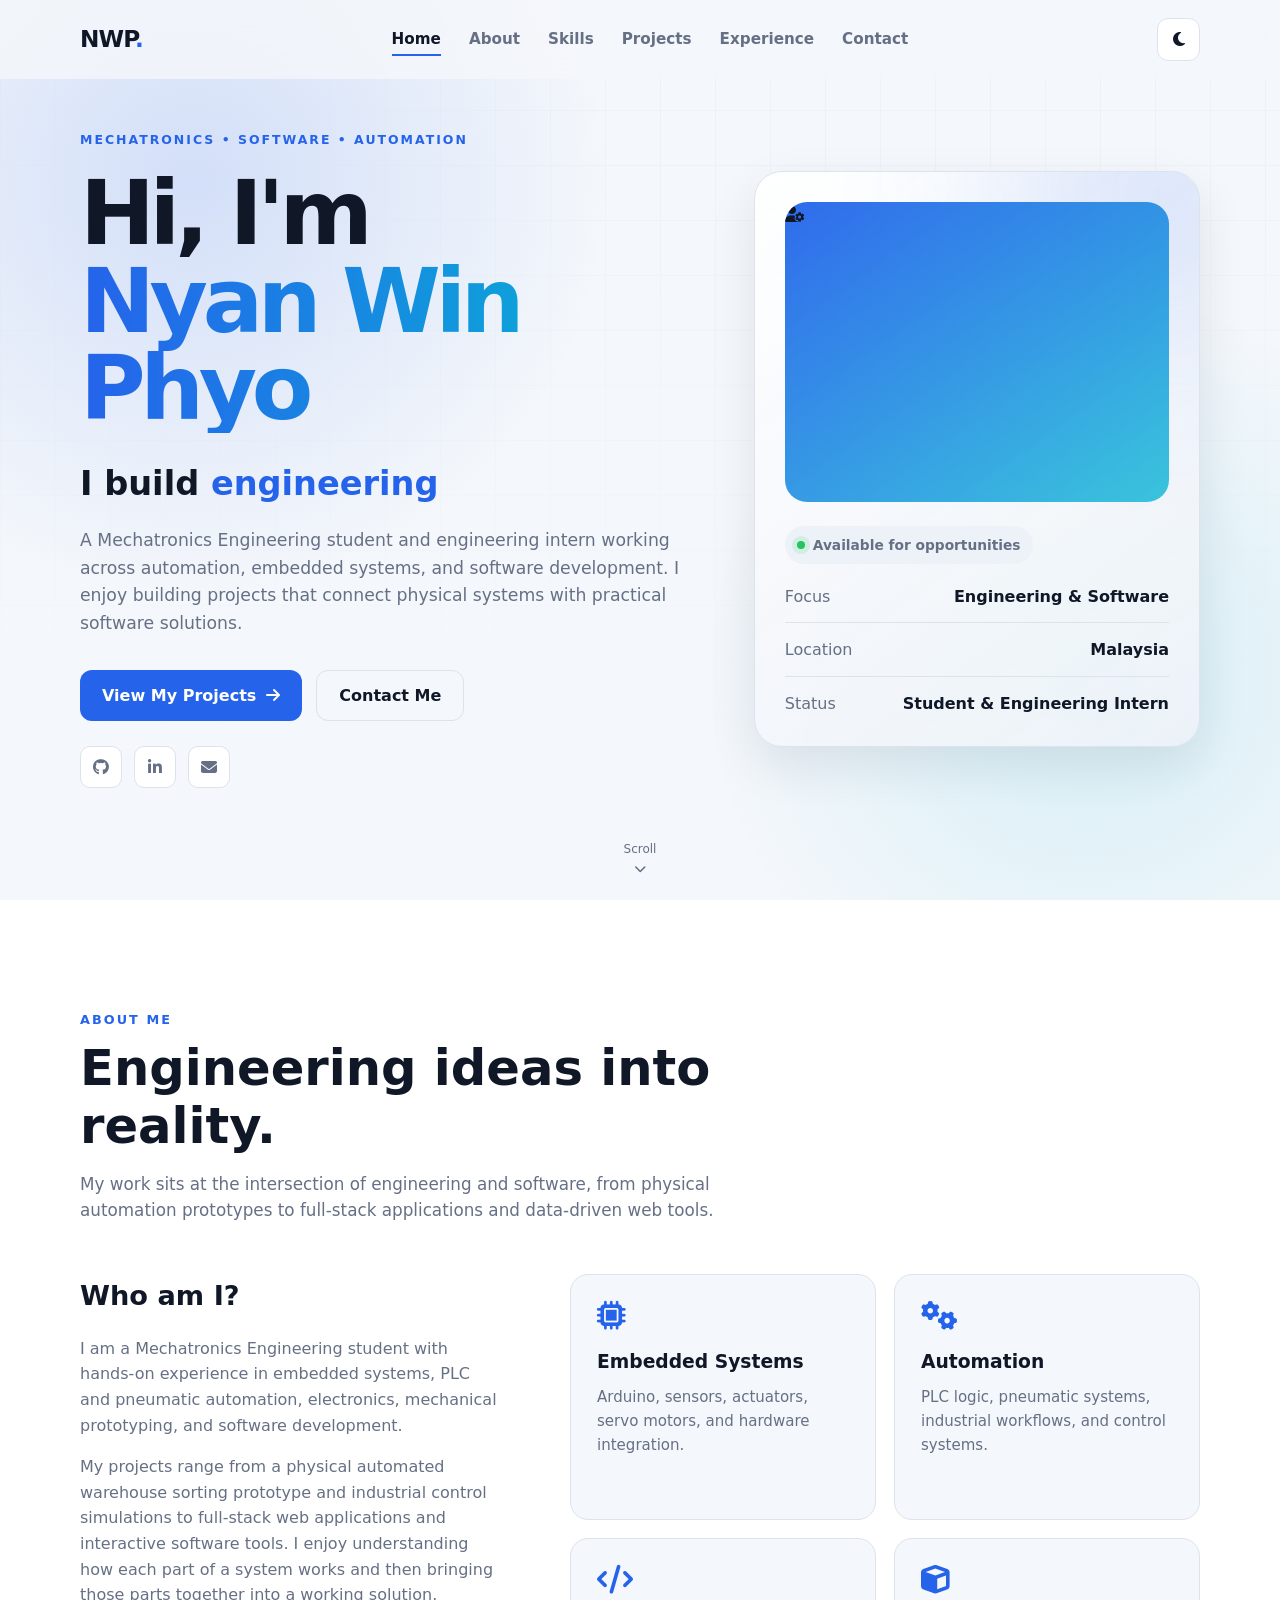
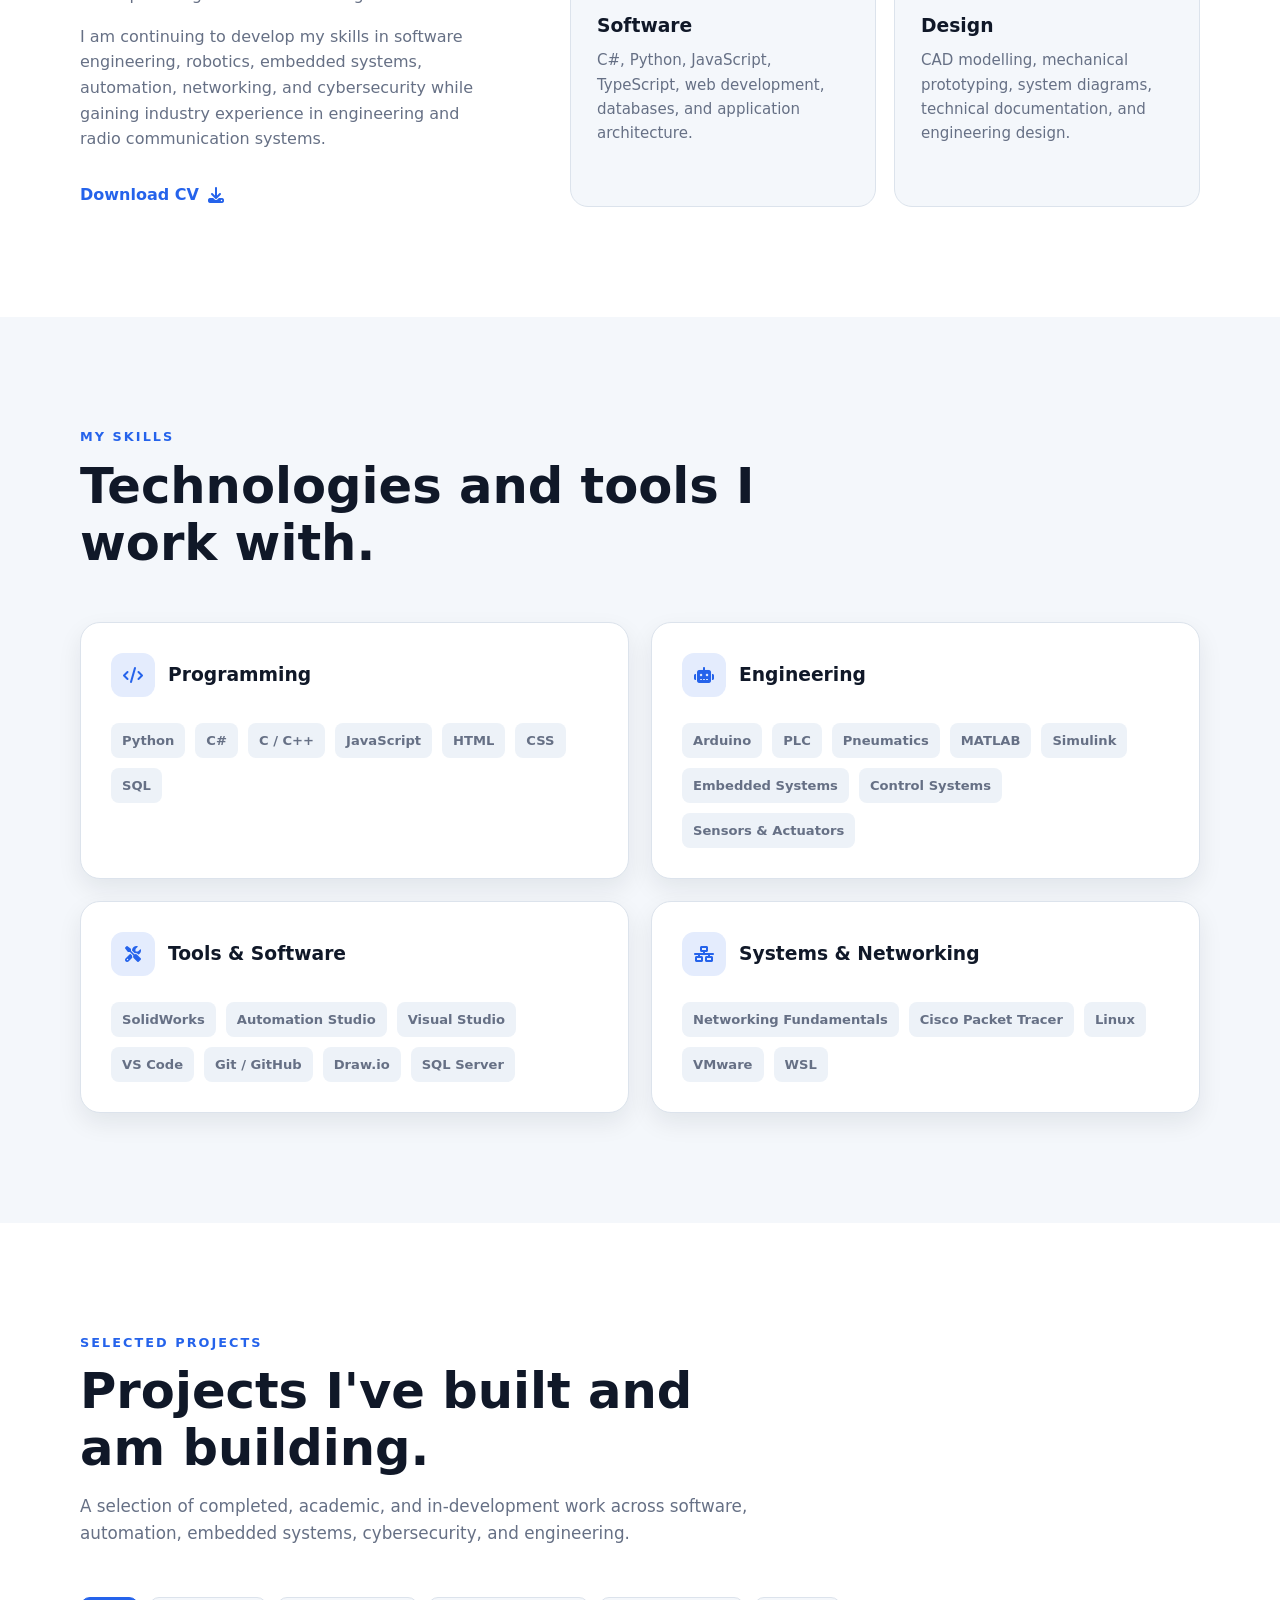
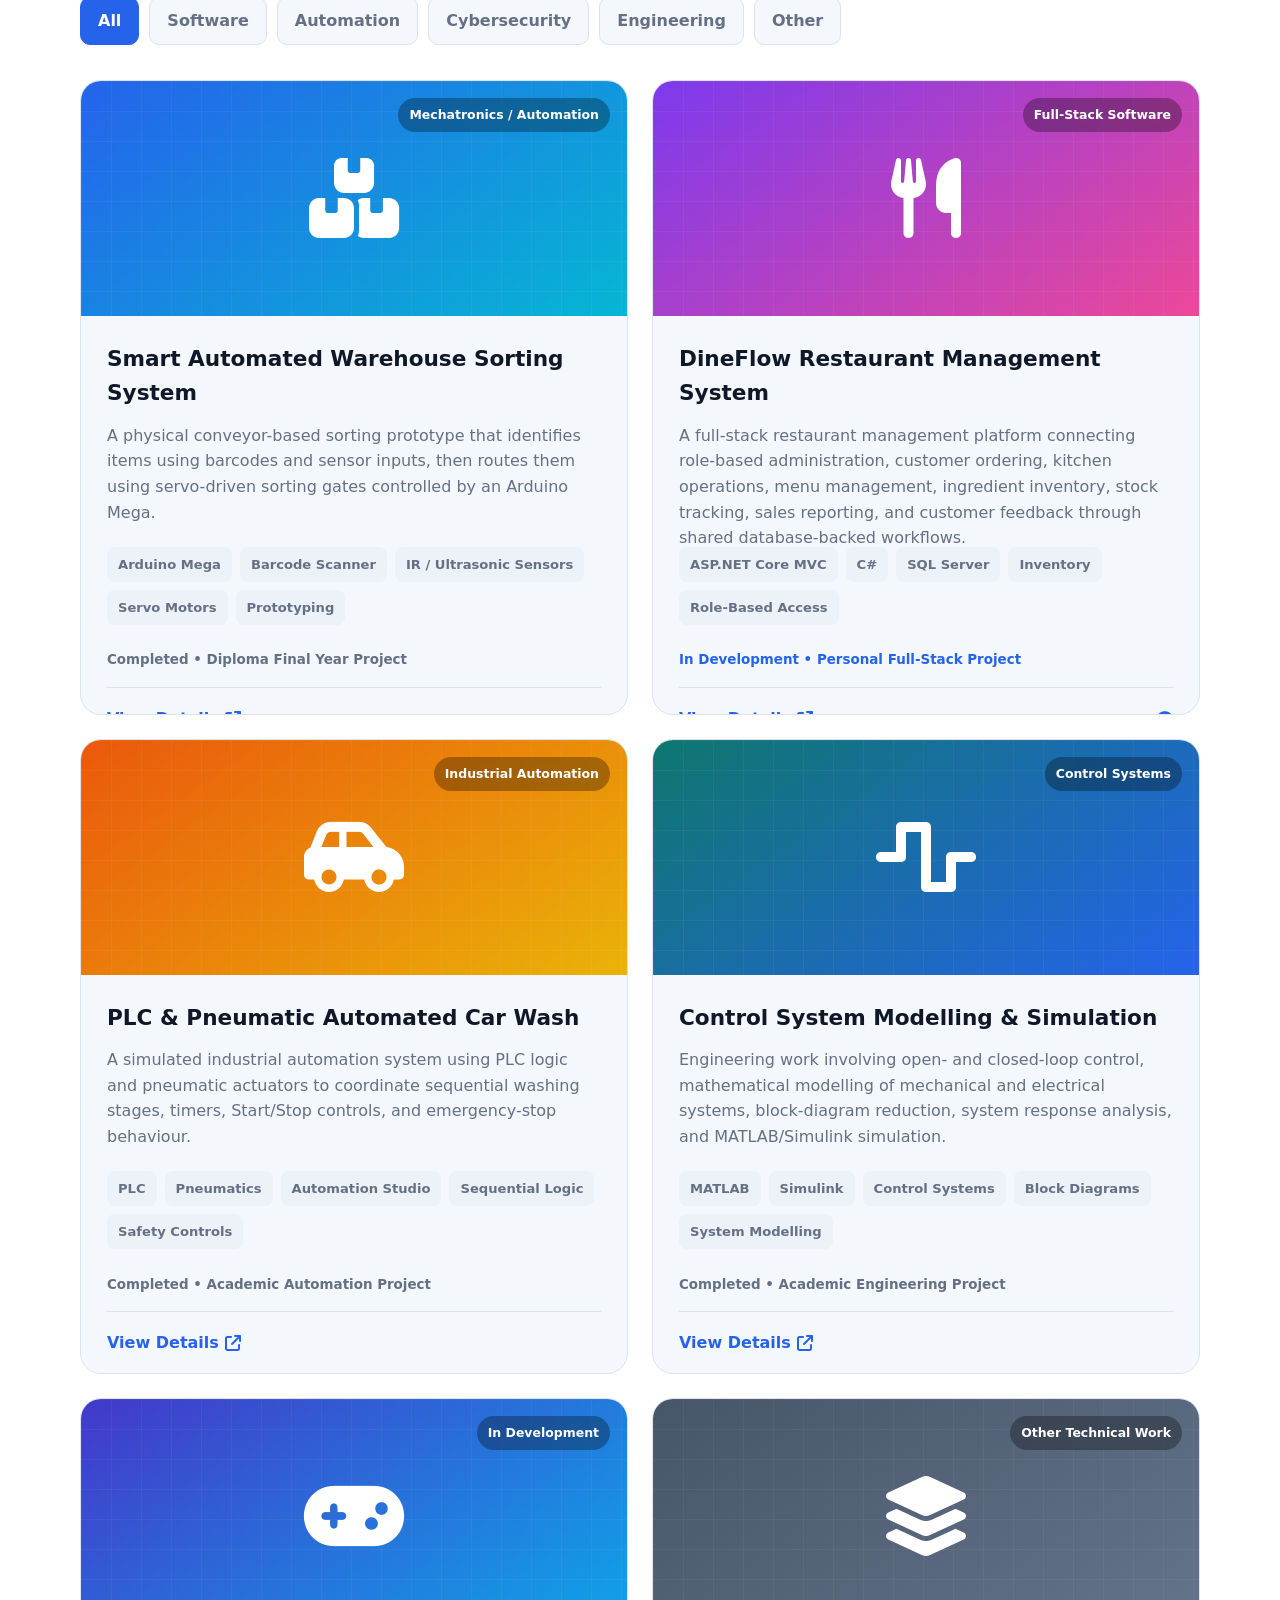
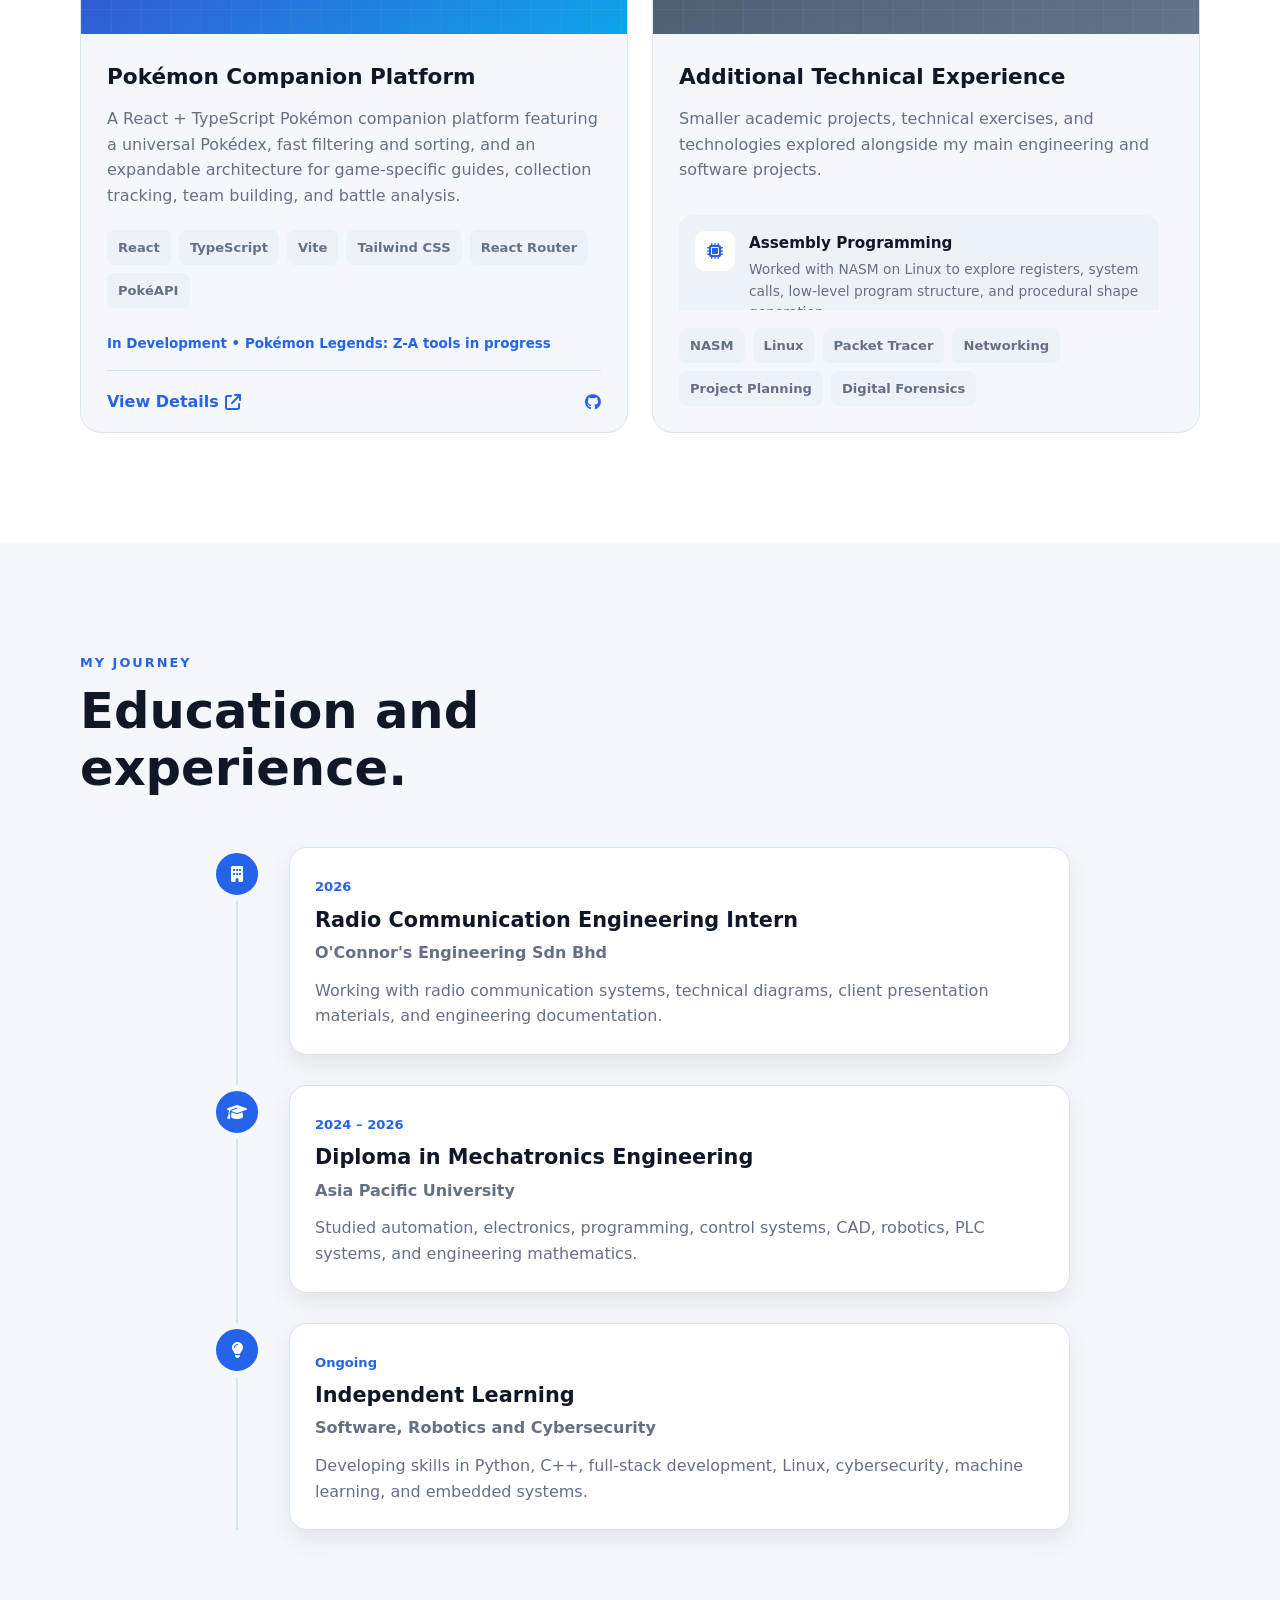
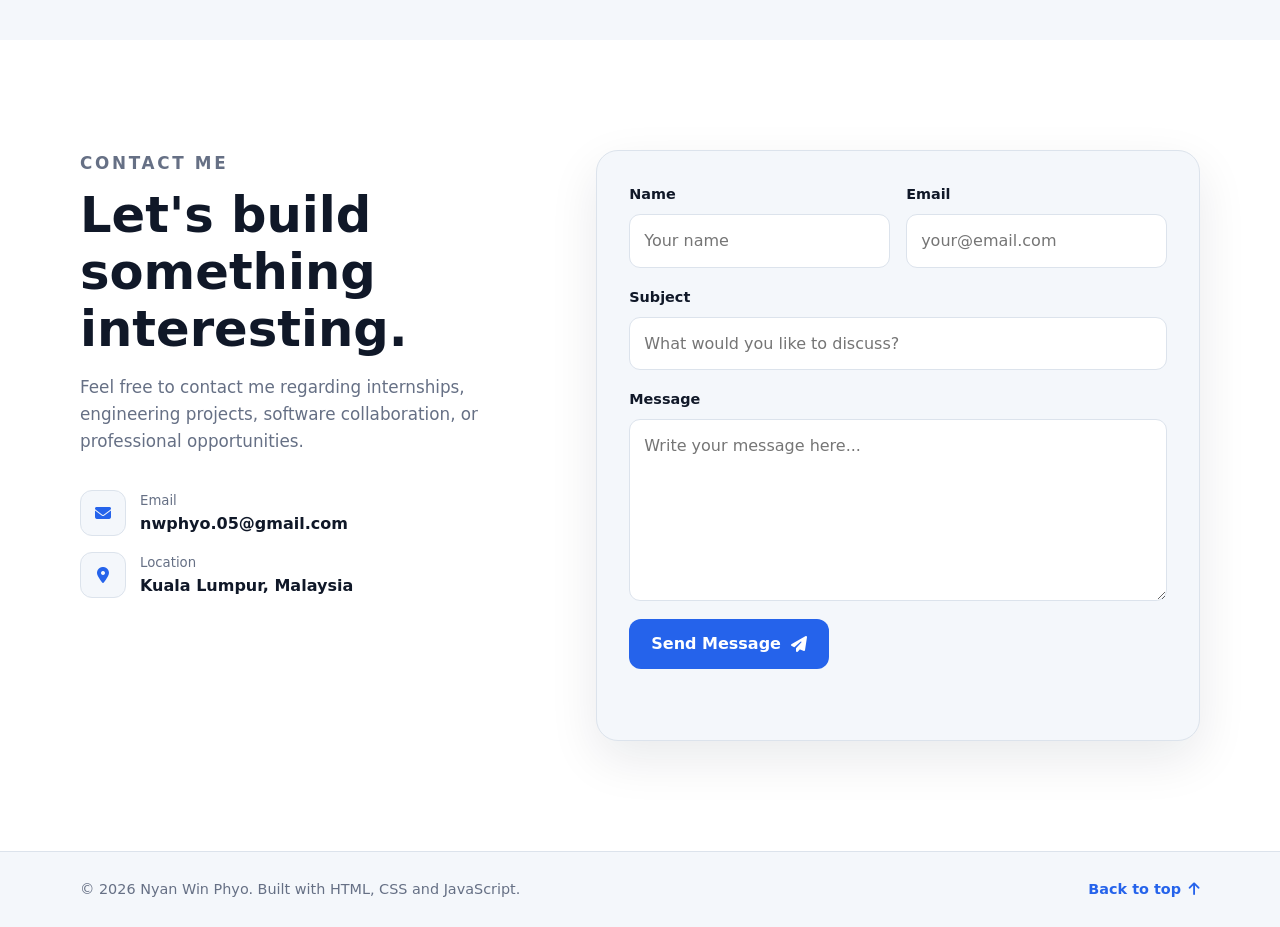
==== commit dc99dbce: "Update DineFlow portfolio content and cleanup" ====
--- a/index.html
+++ b/index.html
@@ -136,7 +136,7 @@
             <div class="profile-glow"></div>
 
             <div class="profile-image">
-              <img src="images/profile.png" alt="Nyan Win Phyo">
+              <i class="fa-solid fa-user-gear"></i>
             </div>
 
             <div class="profile-status">
@@ -413,17 +413,18 @@
             <div class="project-content">
               <h3>DineFlow Restaurant Management System</h3>
               <p>
-                A restaurant management platform being developed with ASP.NET Core MVC
-                and C#, with role-based administration, user management, restaurant
-                operations, and database-backed workflows.
+                A full-stack restaurant management platform connecting role-based
+                administration, customer ordering, kitchen operations, menu management,
+                ingredient inventory, stock tracking, sales reporting, and customer
+                feedback through shared database-backed workflows.
               </p>
 
               <div class="project-tags">
                 <span>ASP.NET Core MVC</span>
                 <span>C#</span>
                 <span>SQL Server</span>
-                <span>HTML / CSS</span>
-                <span>JavaScript</span>
+                <span>Inventory</span>
+                <span>Role-Based Access</span>
               </div>
 
               <div class="project-footer">
@@ -441,7 +442,7 @@
                     href="https://github.com/NyanWinPhyo/DineFlow-Restaurant-System"
                     target="_blank"
                     rel="noopener noreferrer"
-                    aria-label="Pokémon Companion Platform GitHub repository"
+                    aria-label="DineFlow Restaurant Management System GitHub repository"
                   >
                     <i class="fa-brands fa-github"></i>
                   </a>
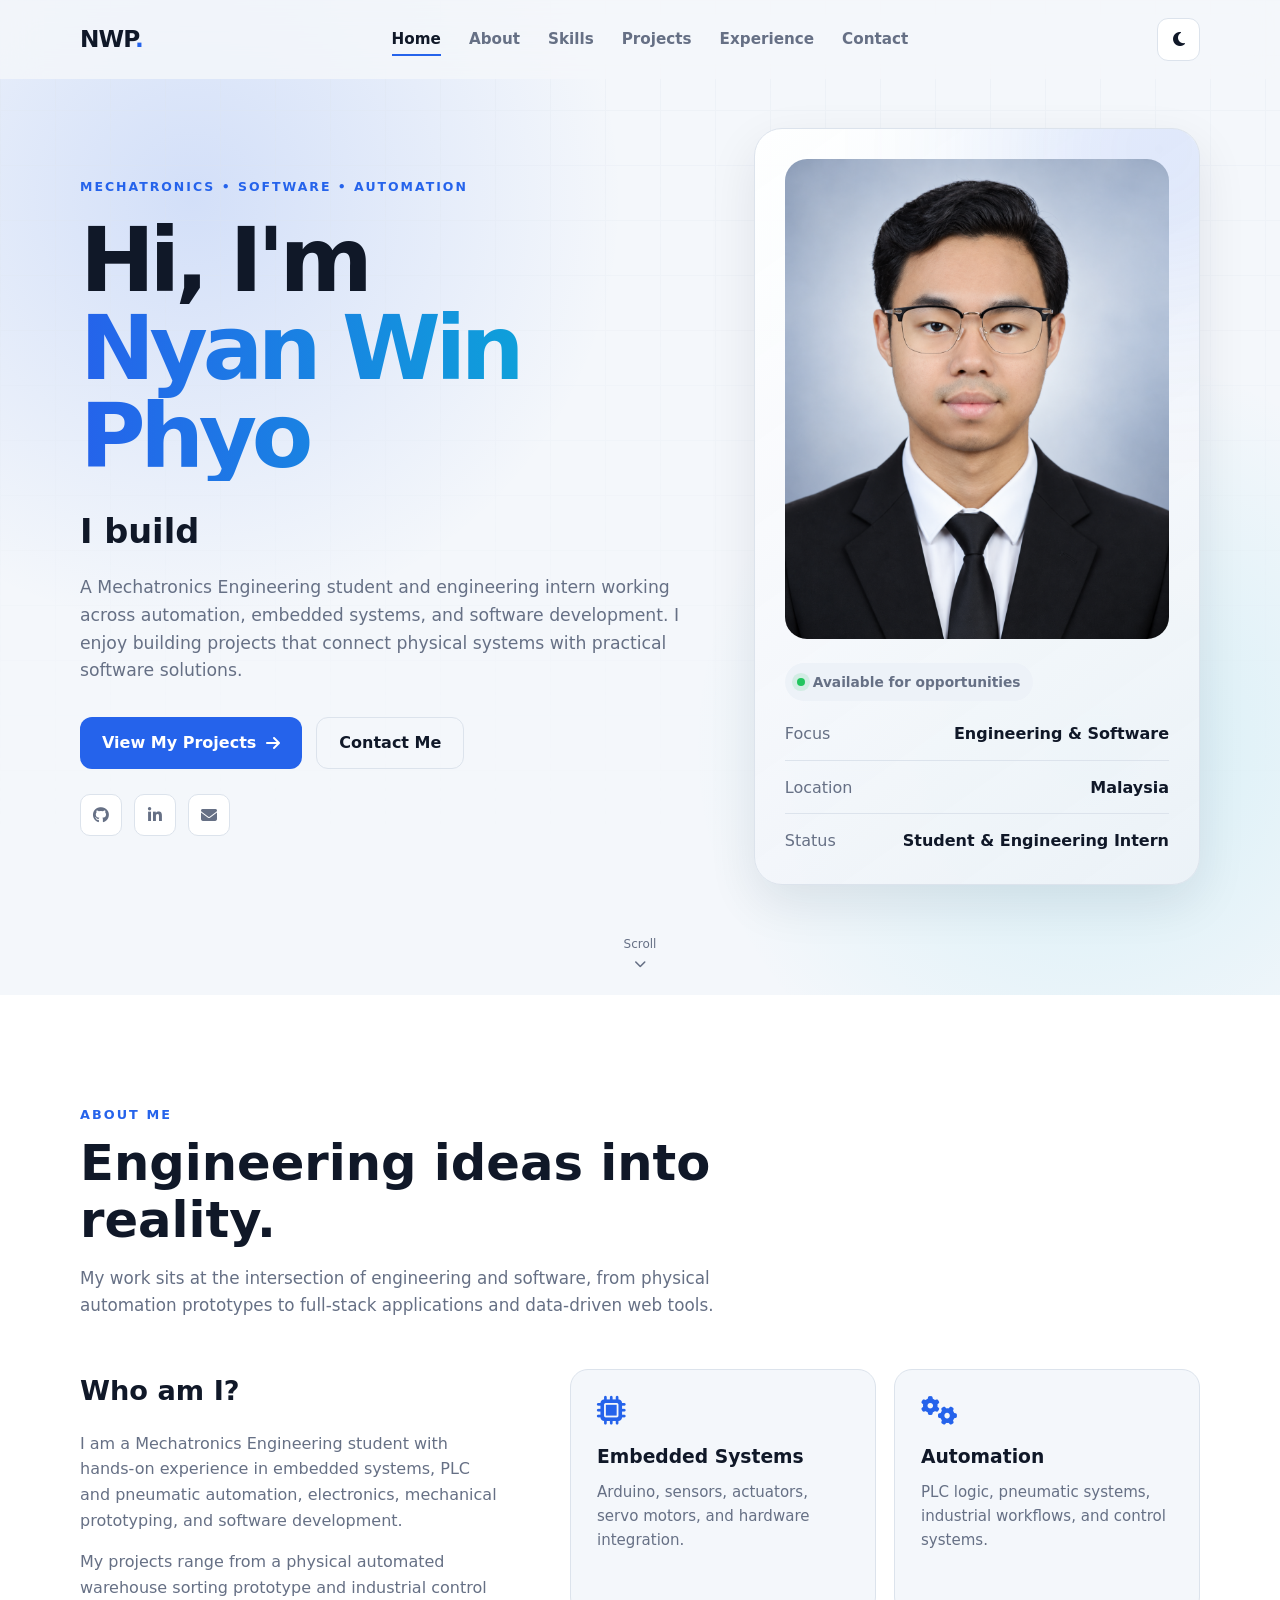
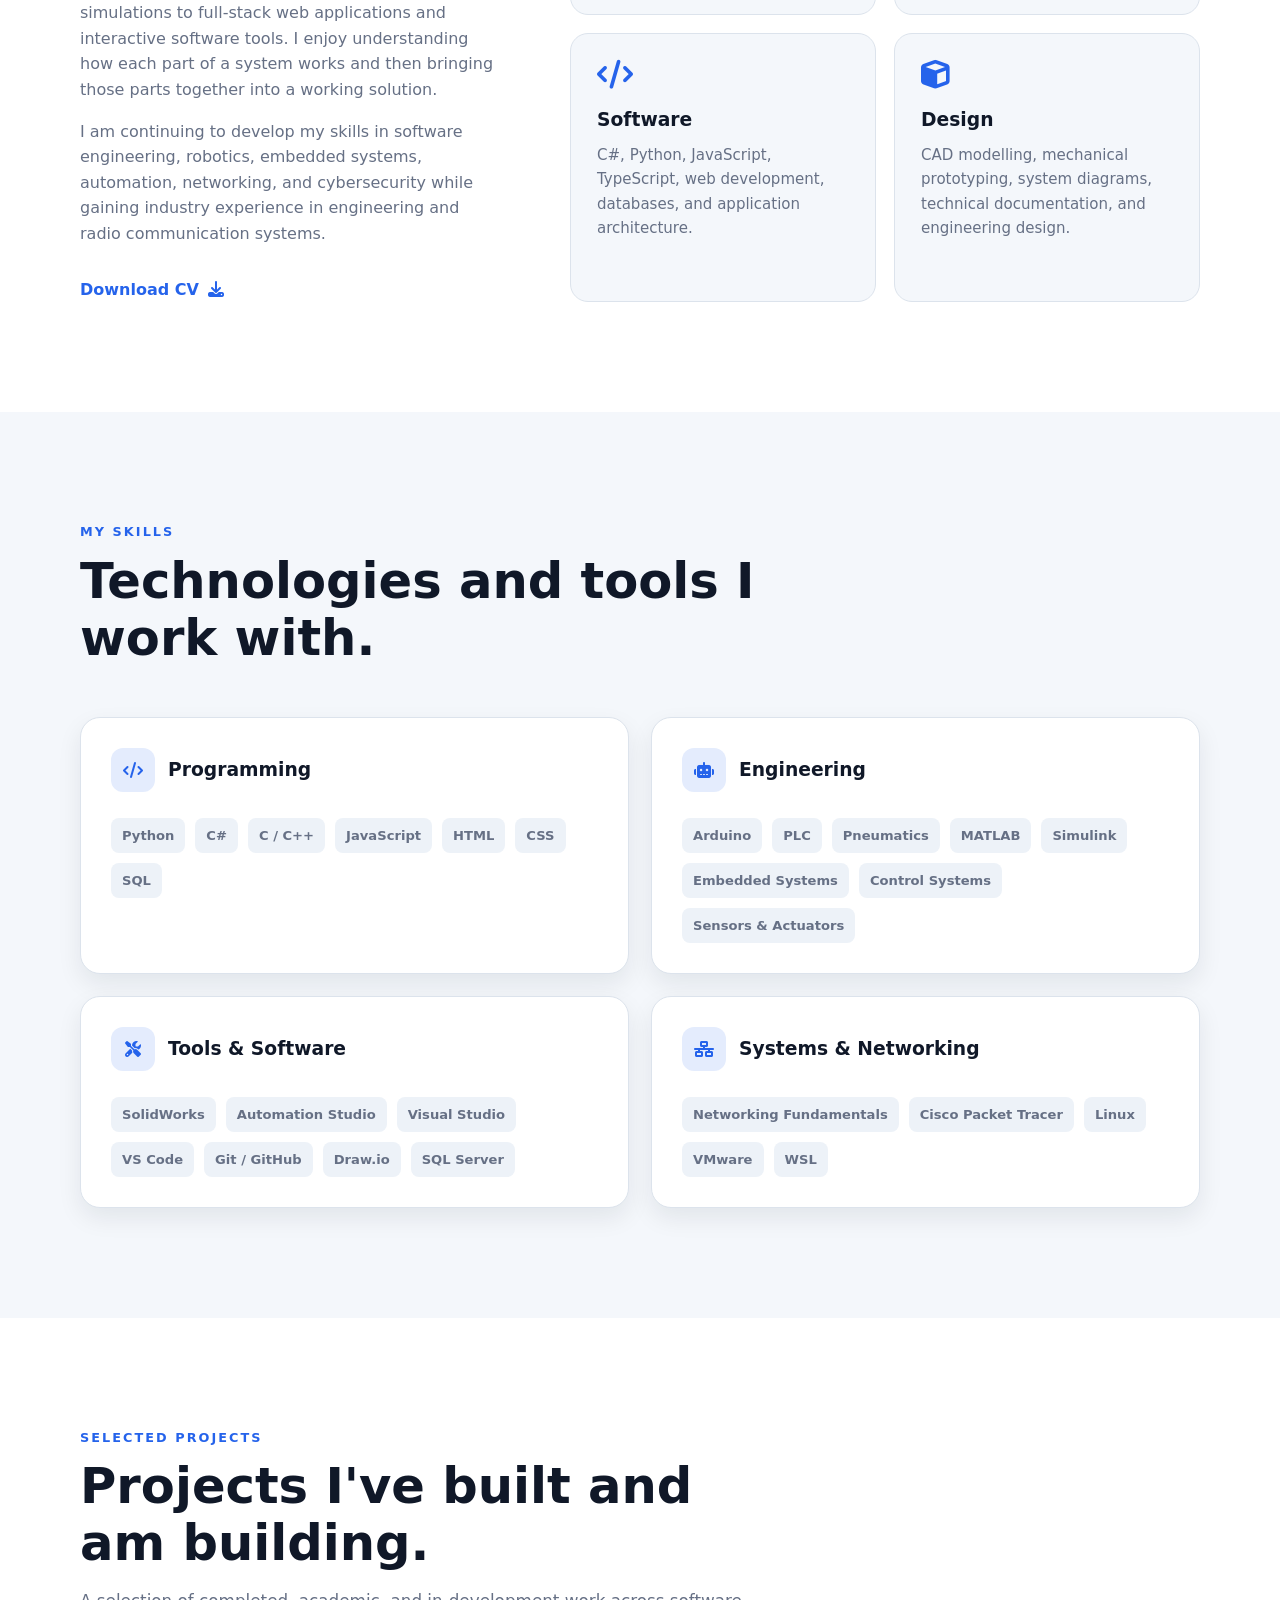
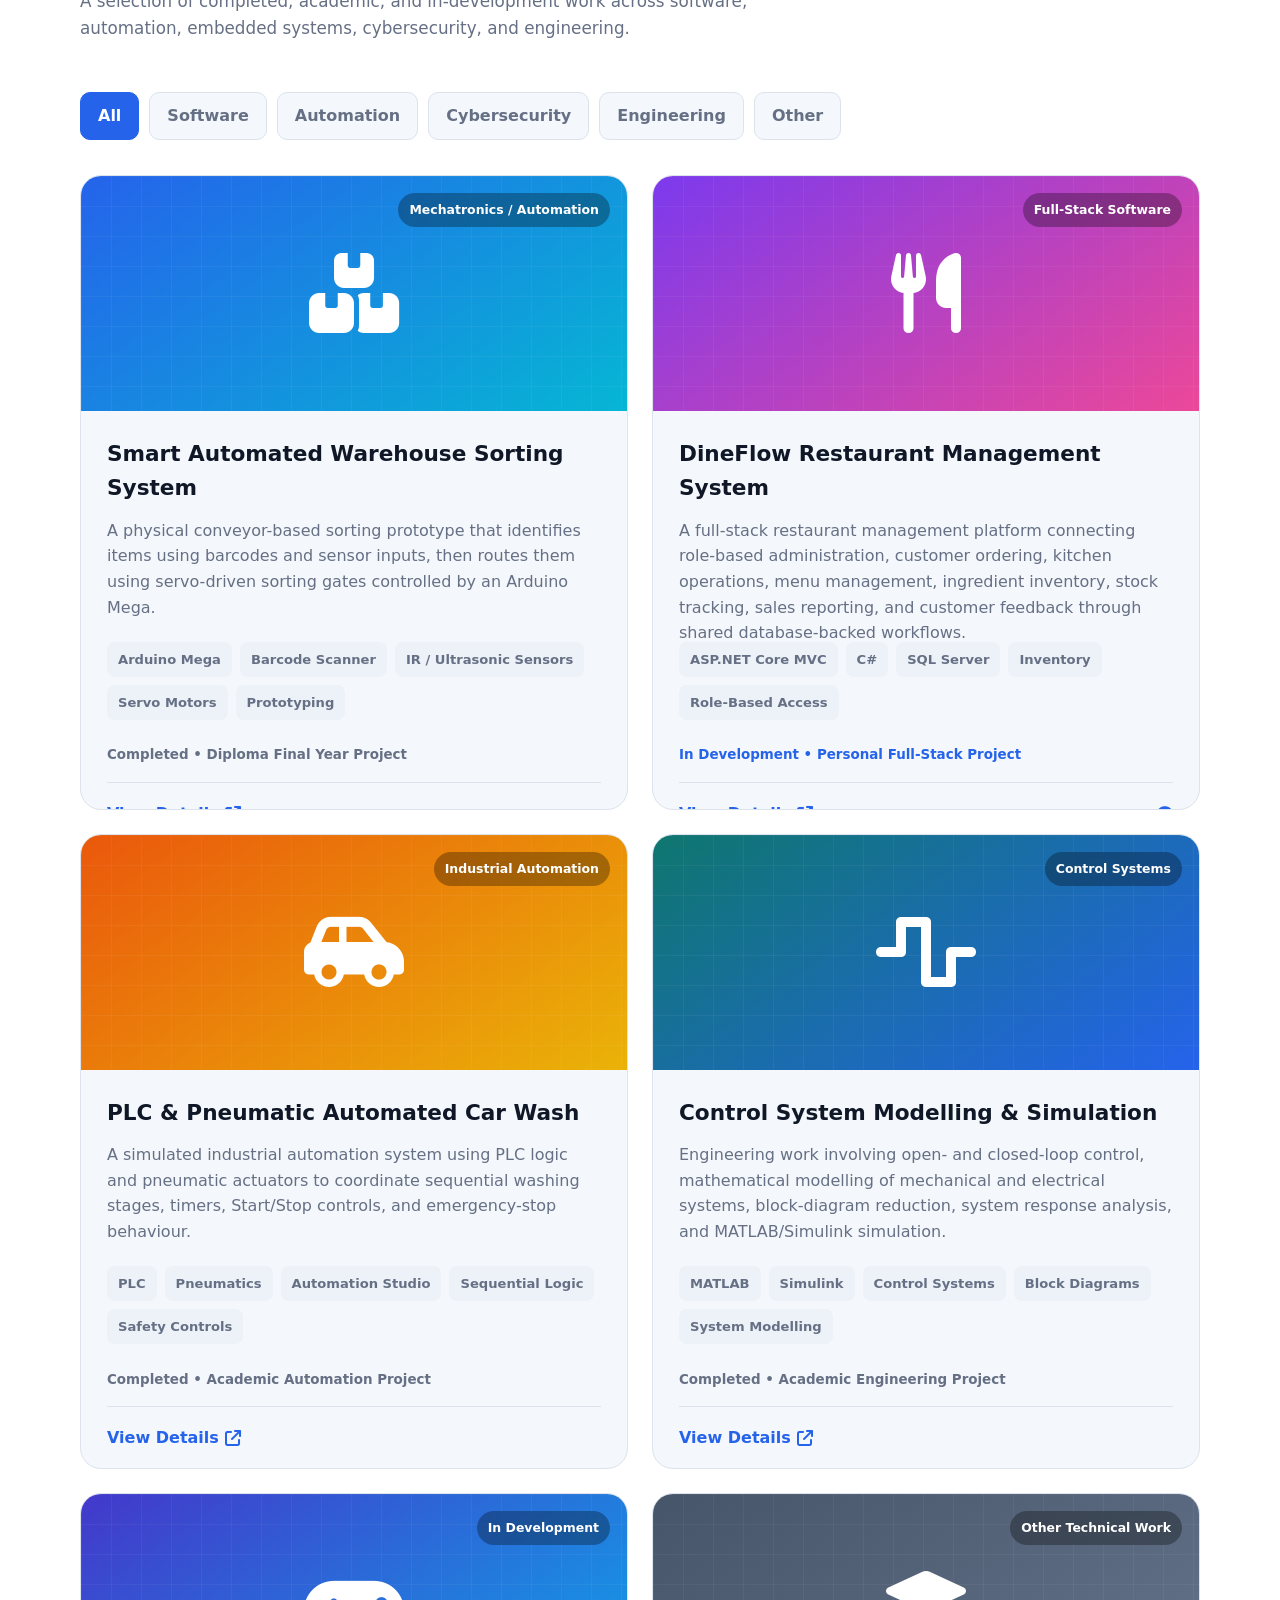
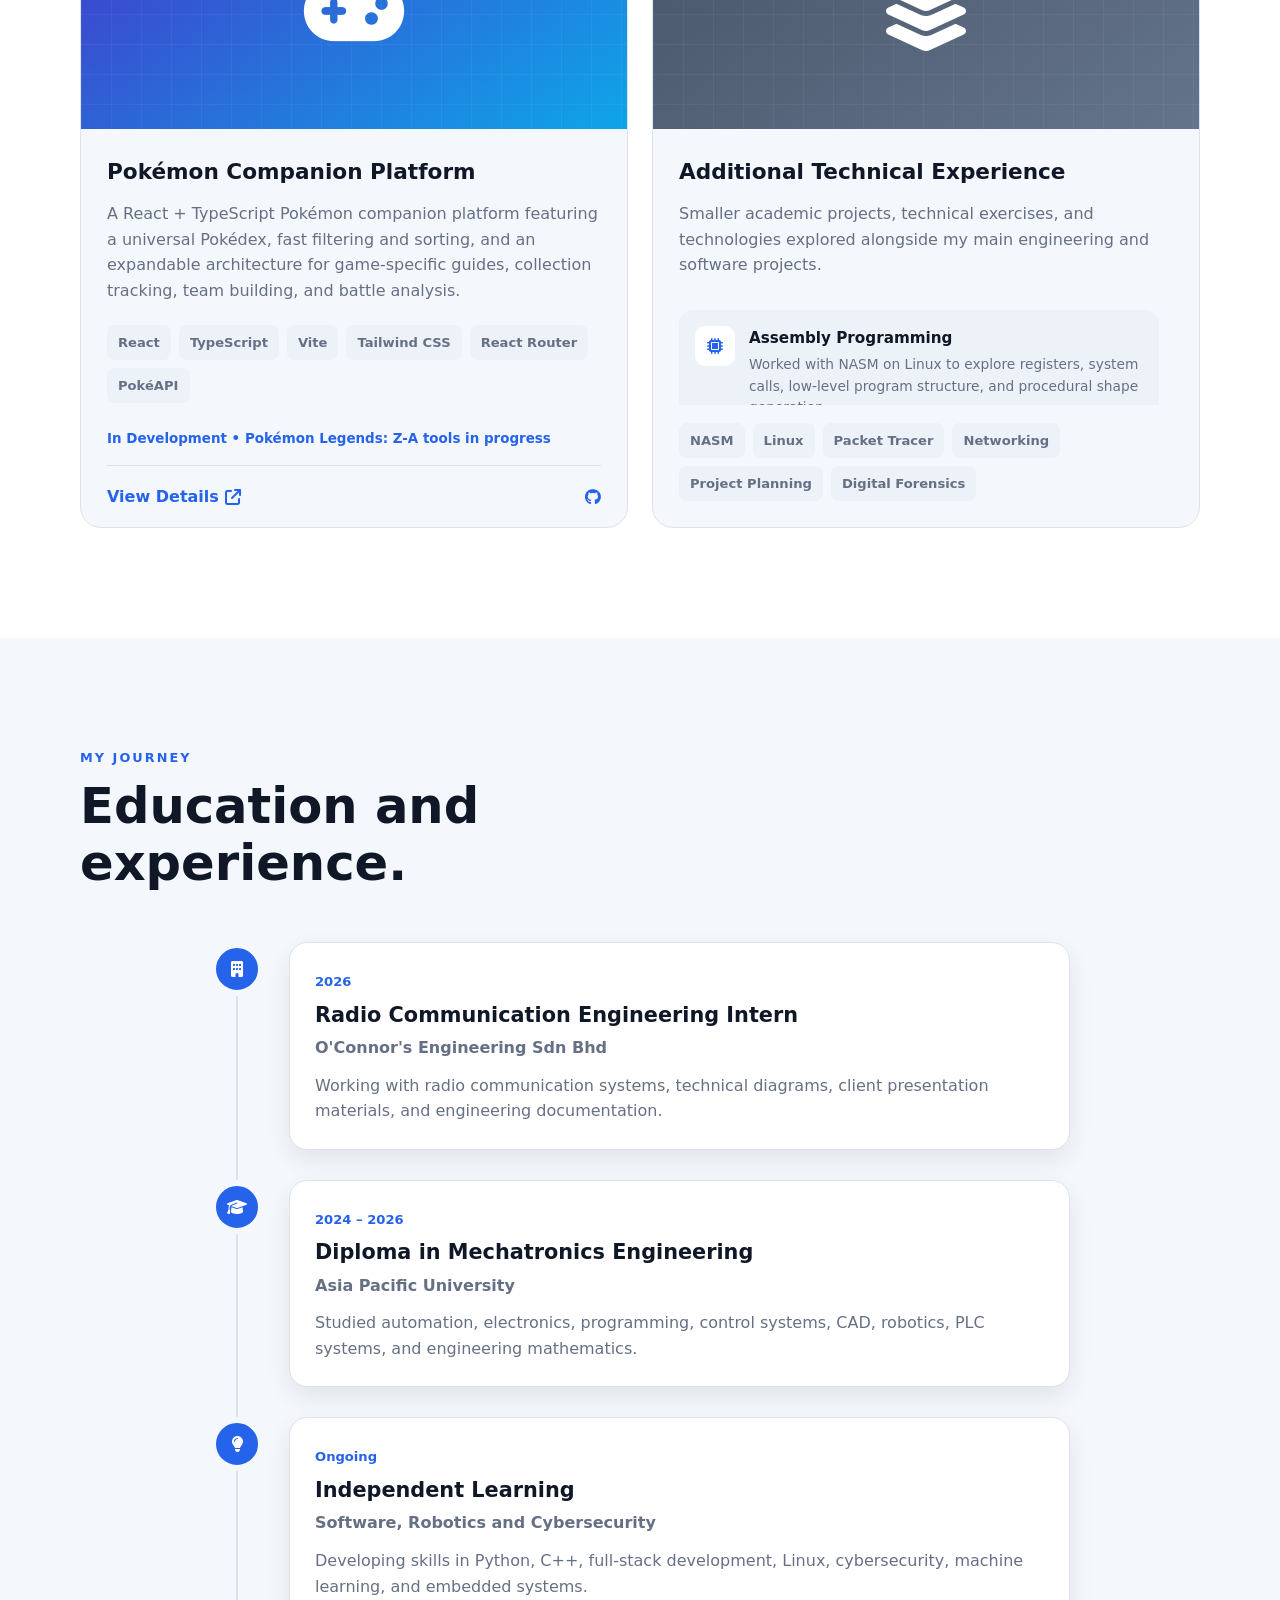
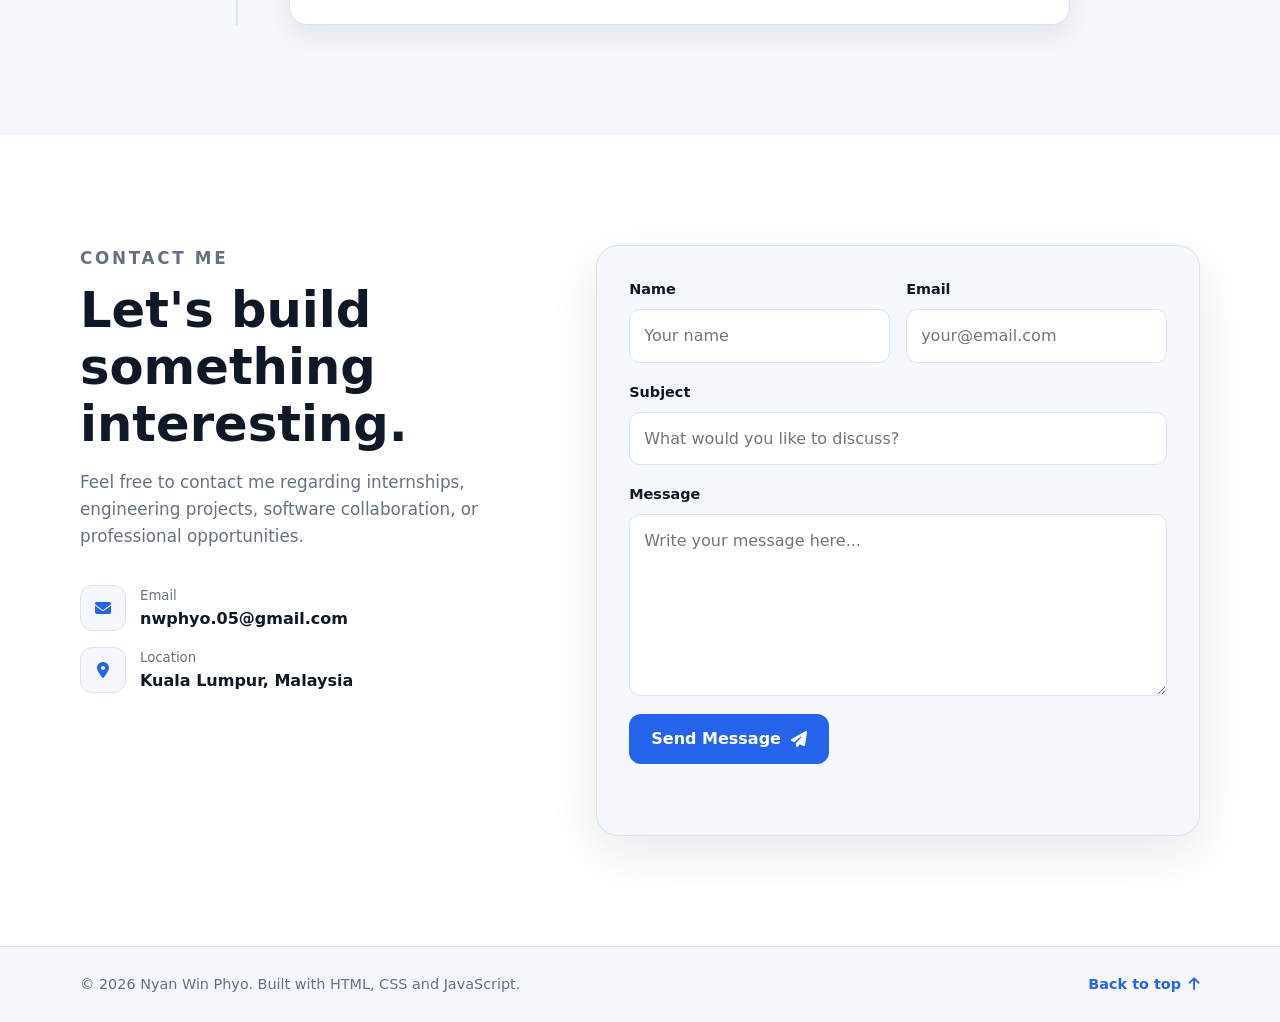
==== commit c379bf1d: "added profile picture" ====
--- a/index.html
+++ b/index.html
@@ -136,7 +136,7 @@
             <div class="profile-glow"></div>
 
             <div class="profile-image">
-              <i class="fa-solid fa-user-gear"></i>
+              <img src="images/profile.png" alt="Nyan Win Phyo">
             </div>
 
             <div class="profile-status">
